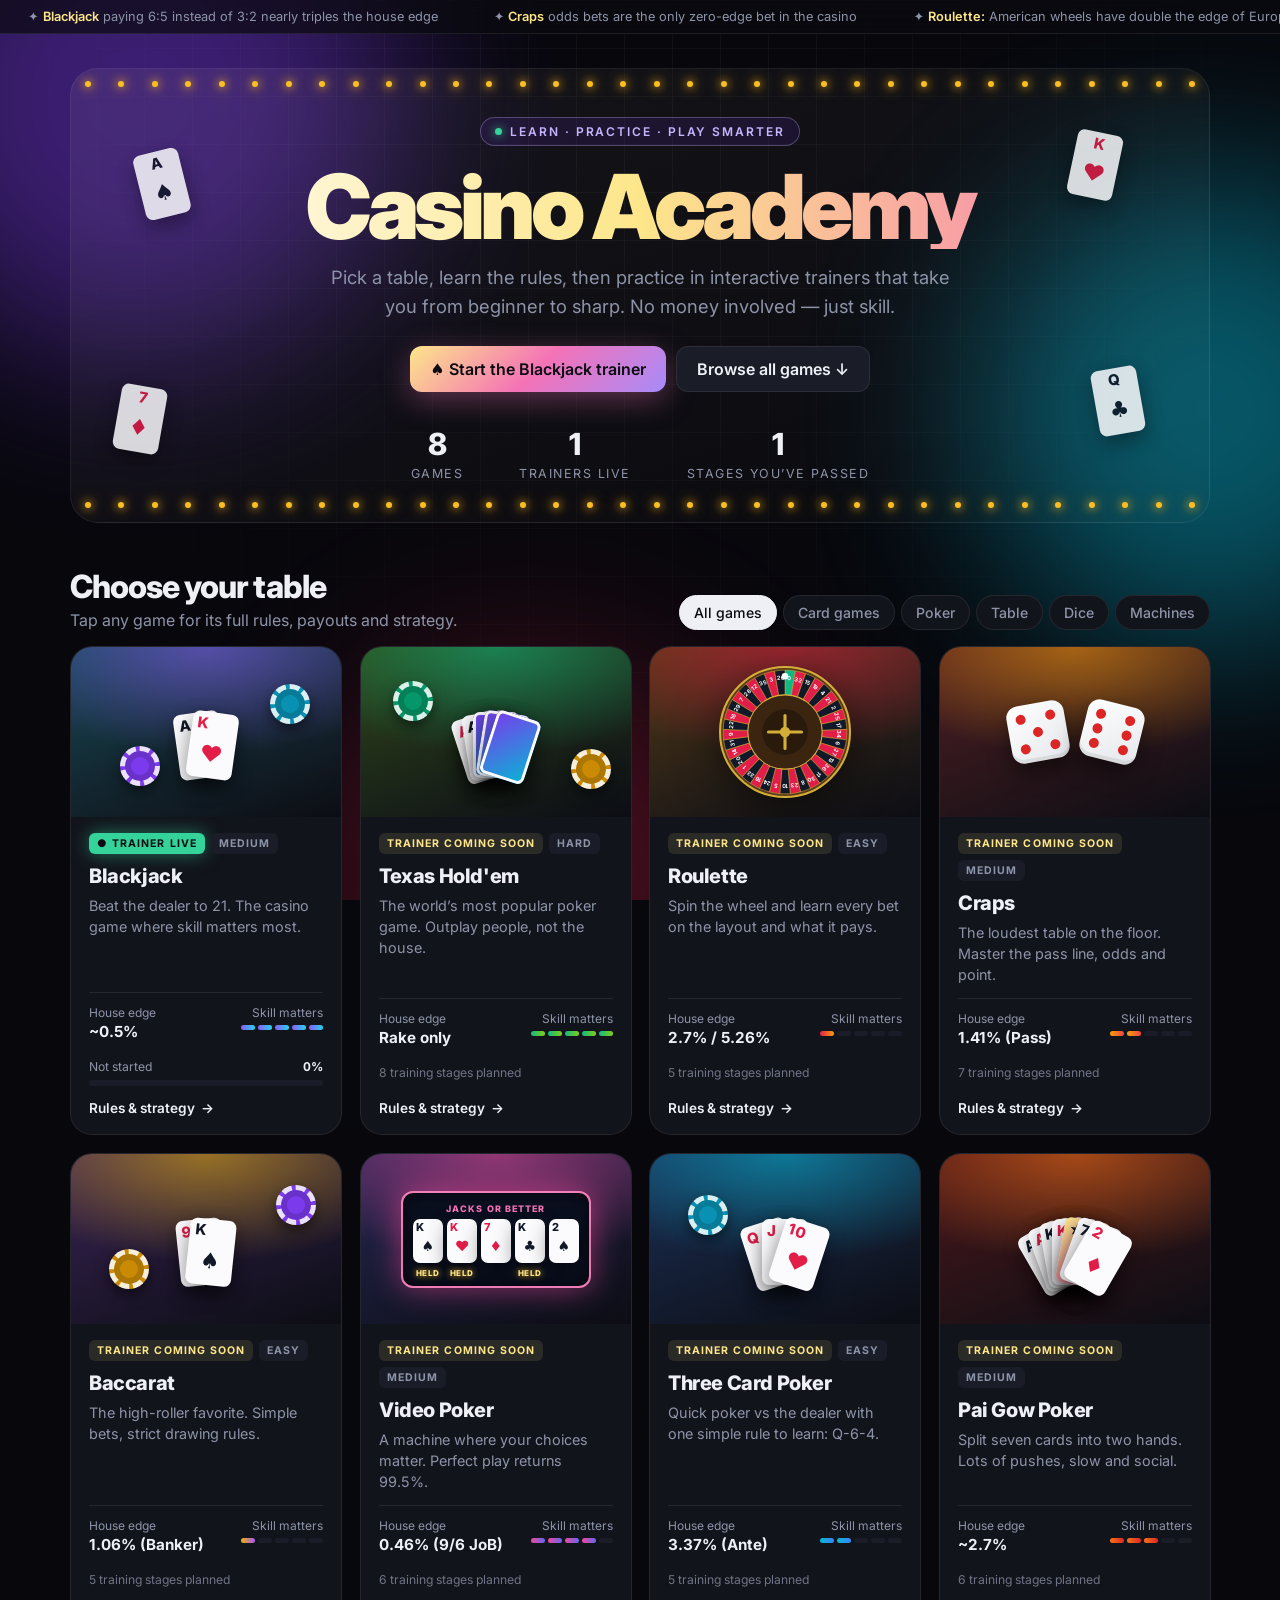
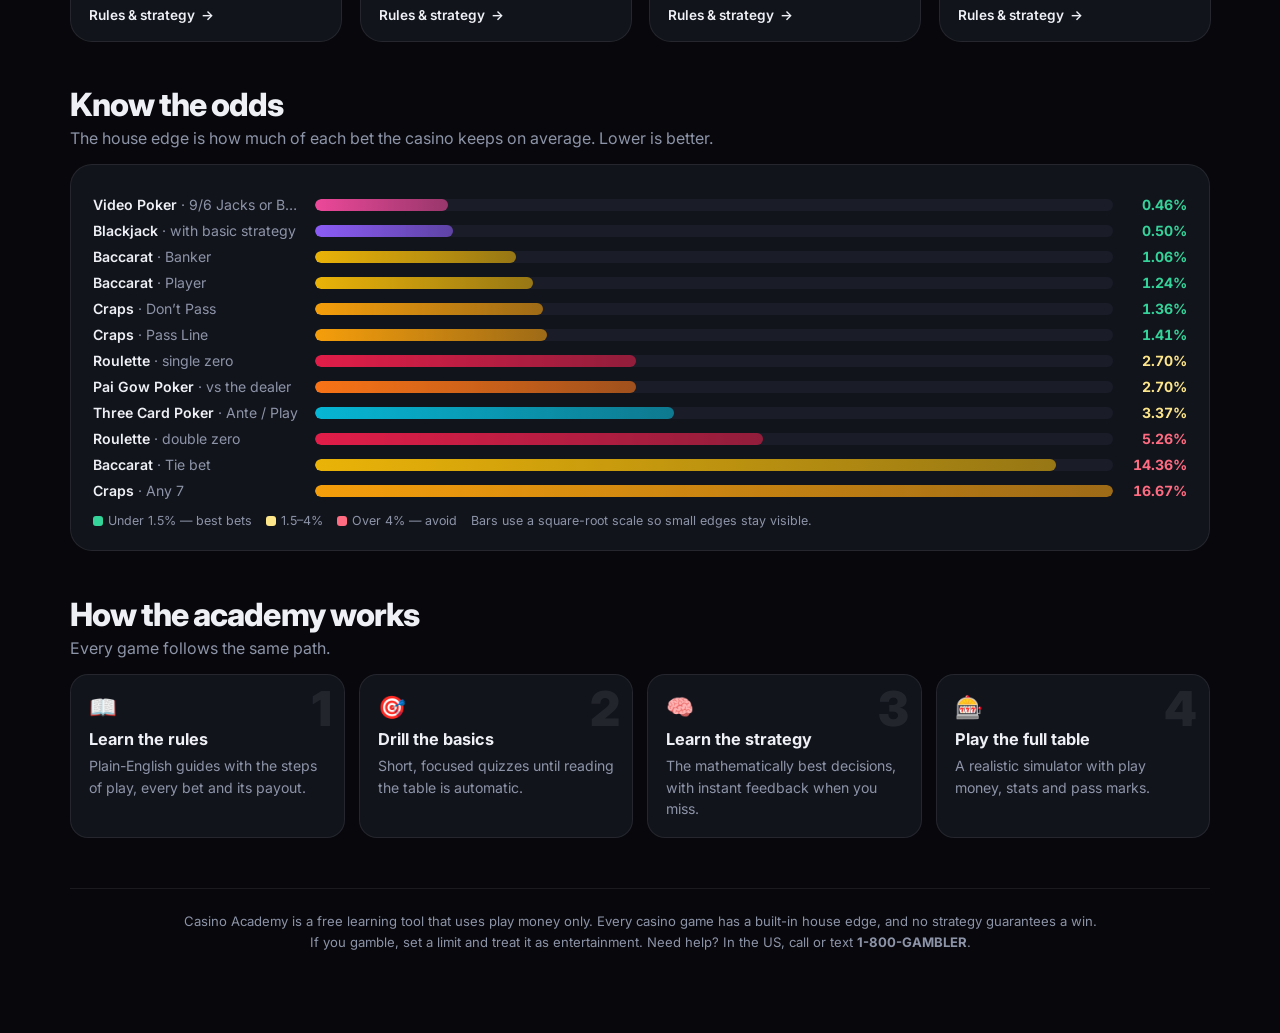
==== index.html @ a10e60e8 "Add Casino Academy hub and restructure into shared folders - New animated dashboard (index.html) wit" ====
<!DOCTYPE html>
<html lang="en">
<head>
<meta charset="utf-8">
<meta name="viewport" content="width=device-width,initial-scale=1">
<title>Casino Academy — Learn the Games</title>
<link rel="preconnect" href="https://fonts.googleapis.com"><link rel="preconnect" href="https://fonts.gstatic.com" crossorigin>
<link href="https://fonts.googleapis.com/css2?family=Inter:wght@400;500;600;700;800;900&display=swap" rel="stylesheet">
<link rel="stylesheet" href="css/main.css">
</head>
<body>
<div class="bg"><div class="blob b1"></div><div class="blob b2"></div><div class="blob b3"></div><div class="grid-bg"></div><div id="floaties"></div></div>
<div class="ticker"><div class="ticker-track" id="ticker"></div></div>
<div class="wrap">
 <section class="hero">
  <div class="bulbs top" id="bt"></div><div class="bulbs bot" id="bb"></div>
  <div class="hero-cards" id="heroCards"></div>
  <span class="eyebrow"><span class="dot"></span> Learn · Practice · Play smarter</span>
  <h1>Casino Academy</h1>
  <p>Pick a table, learn the rules, then practice in interactive trainers that take you from beginner to sharp. No money involved — just skill.</p>
  <div class="hero-cta"><a class="btn primary" href="games/blackjack/index.html">♠ Start the Blackjack trainer</a><a class="btn" href="#games-grid" id="browse">Browse all games ↓</a></div>
  <div class="hero-stats"><div><b id="sGames">0</b><small>Games</small></div><div><b id="sLive">0</b><small>Trainers live</small></div><div><b id="sPassed">0</b><small>Stages you’ve passed</small></div></div>
 </section>

 <div class="sec-h" id="games-grid"><div><h2>Choose your table</h2><p>Tap any game for its full rules, payouts and strategy.</p></div><div class="filters" id="filters"></div></div>
 <div class="tiles" id="tiles"></div>

 <div class="sec-h"><div><h2>Know the odds</h2><p>The house edge is how much of each bet the casino keeps on average. Lower is better.</p></div></div>
 <div class="odds" id="odds"></div>

 <div class="sec-h"><div><h2>How the academy works</h2><p>Every game follows the same path.</p></div></div>
 <div class="path">
  <div class="step"><span class="n">1</span><span class="ic">📖</span><h4>Learn the rules</h4><p>Plain-English guides with the steps of play, every bet and its payout.</p></div>
  <div class="step"><span class="n">2</span><span class="ic">🎯</span><h4>Drill the basics</h4><p>Short, focused quizzes until reading the table is automatic.</p></div>
  <div class="step"><span class="n">3</span><span class="ic">🧠</span><h4>Learn the strategy</h4><p>The mathematically best decisions, with instant feedback when you miss.</p></div>
  <div class="step"><span class="n">4</span><span class="ic">🎰</span><h4>Play the full table</h4><p>A realistic simulator with play money, stats and pass marks.</p></div>
 </div>

 <footer>Casino Academy is a free learning tool that uses play money only. Every casino game has a built-in house edge, and no strategy guarantees a win.<br>If you gamble, set a limit and treat it as entertainment. Need help? In the US, call or text <b>1-800-GAMBLER</b>.</footer>
</div>

<div class="sheet" id="sheet" aria-hidden="true">
 <div class="panel" role="dialog" aria-modal="true" aria-labelledby="ptitle">
  <div class="phead"><div class="ico" id="pico"></div><div><h2 id="ptitle"></h2><p id="ptag"></p></div><button class="close" id="pclose" aria-label="Close">×</button></div>
  <nav class="ptabs" id="ptabs"></nav>
  <div class="pbody" id="pbody"></div>
  <div class="pfoot" id="pfoot"></div>
 </div>
</div>

<script src="js/shared/progress.js"></script>
<script src="js/components.js"></script>
<script src="js/games-data.js"></script>
<script src="js/main.js"></script>
</body>
</html>
---- css/main.css ----
/* Casino Academy — hub / dashboard styles */

:root{--bg:#07070c;--panel:#12141c;--panel2:#1a1d28;--line:rgba(255,255,255,.08);--ink:#eef0f6;--muted:#8d94a8;--good:#34d399;--bad:#ff6b81}
*{box-sizing:border-box}
html{background:var(--bg)}
body{margin:0;font-family:Inter,system-ui,-apple-system,"Segoe UI",sans-serif;color:var(--ink);-webkit-font-smoothing:antialiased;overflow-x:hidden;min-height:100vh}
a{color:inherit}
button{font:inherit}
/* ---------- ambient background ---------- */
.bg{position:fixed;inset:0;z-index:-1;overflow:hidden;background:var(--bg)}
.blob{position:absolute;border-radius:50%;filter:blur(90px);opacity:.45;animation:drift 22s ease-in-out infinite alternate}
.b1{width:520px;height:520px;background:#7c3aed;top:-160px;left:-120px}
.b2{width:460px;height:460px;background:#06b6d4;top:20%;right:-160px;animation-duration:26s}
.b3{width:420px;height:420px;background:#e11d48;bottom:-180px;left:25%;animation-duration:30s;opacity:.3}
@keyframes drift{to{transform:translate(80px,60px) scale(1.15)}}
.grid-bg{position:absolute;inset:0;background-image:linear-gradient(rgba(255,255,255,.035) 1px,transparent 1px),linear-gradient(90deg,rgba(255,255,255,.035) 1px,transparent 1px);background-size:48px 48px;mask-image:radial-gradient(ellipse at 50% 0,#000 20%,transparent 75%);-webkit-mask-image:radial-gradient(ellipse at 50% 0,#000 20%,transparent 75%)}
.floaty{position:absolute;bottom:-60px;font-size:28px;opacity:.12;animation:rise linear infinite;user-select:none}
@keyframes rise{to{transform:translateY(-115vh) rotate(360deg)}}
/* ---------- ticker ---------- */
.ticker{border-bottom:1px solid var(--line);background:rgba(10,10,16,.7);backdrop-filter:blur(10px);-webkit-backdrop-filter:blur(10px);overflow:hidden;white-space:nowrap;font-size:.8rem;color:var(--muted);position:sticky;top:0;z-index:5}
.ticker-track{display:inline-block;padding:9px 0;animation:scroll 80s linear infinite}
.ticker span{margin:0 28px}.ticker b{color:#fde68a;font-weight:600}
@keyframes scroll{to{transform:translateX(-50%)}}
.wrap{max-width:1180px;margin:0 auto;padding:0 20px 80px}
/* ---------- hero ---------- */
.hero{position:relative;margin:34px 0 28px;padding:48px 28px 40px;border-radius:28px;background:linear-gradient(160deg,rgba(255,255,255,.06),rgba(255,255,255,.01));border:1px solid var(--line);overflow:hidden;text-align:center}
.bulbs{position:absolute;left:14px;right:14px;height:8px;display:flex;justify-content:space-between}
.bulbs.top{top:12px}.bulbs.bot{bottom:12px}
.bulbs i{width:6px;height:6px;border-radius:50%;background:#fbbf24;box-shadow:0 0 8px #fbbf24,0 0 16px #f59e0b;animation:blink 1.4s infinite}
@keyframes blink{50%{opacity:.15;box-shadow:none}}
.eyebrow{display:inline-flex;gap:8px;align-items:center;font-size:.75rem;font-weight:600;letter-spacing:.16em;text-transform:uppercase;color:#c4b5fd;padding:6px 14px;border-radius:99px;border:1px solid rgba(196,181,253,.3);background:rgba(124,58,237,.12)}
.eyebrow .dot{width:7px;height:7px;border-radius:50%;background:var(--good);box-shadow:0 0 10px var(--good);animation:pulse 1.8s infinite}
@keyframes pulse{50%{transform:scale(1.6);opacity:.5}}
.hero h1{font-size:clamp(2.6rem,9vw,5.6rem);font-weight:900;letter-spacing:-.05em;line-height:.95;margin:18px 0 14px;background:linear-gradient(90deg,#fff 0%,#fde68a 20%,#f472b6 40%,#a78bfa 60%,#22d3ee 80%,#fff 100%);background-size:250% 100%;-webkit-background-clip:text;background-clip:text;color:transparent;animation:shimmer 8s linear infinite}
@keyframes shimmer{to{background-position:-250% 0}}
.hero p{color:var(--muted);font-size:clamp(1rem,2.4vw,1.15rem);max-width:640px;margin:0 auto 26px;line-height:1.55}
.hero-cta{display:flex;gap:10px;justify-content:center;flex-wrap:wrap}
.btn{display:inline-flex;align-items:center;gap:8px;padding:12px 20px;border-radius:12px;border:1px solid var(--line);background:var(--panel2);color:var(--ink);text-decoration:none;font-weight:600;cursor:pointer;transition:transform .15s,background .15s,box-shadow .2s}
.btn:hover{transform:translateY(-2px);background:#232736}
.btn.primary{border:0;color:#0b0b12;background:linear-gradient(135deg,#fde68a,#f472b6 50%,#a78bfa);box-shadow:0 8px 30px rgba(244,114,182,.35)}
.btn.primary:hover{box-shadow:0 10px 40px rgba(244,114,182,.55)}
.hero-stats{display:flex;justify-content:center;gap:clamp(18px,5vw,56px);margin-top:34px;flex-wrap:wrap}
.hero-stats div{text-align:center}
.hero-stats b{display:block;font-size:1.9rem;font-weight:800;letter-spacing:-.03em}
.hero-stats small{color:var(--muted);font-size:.78rem;text-transform:uppercase;letter-spacing:.12em}
.hero-cards{position:absolute;inset:0;pointer-events:none}
.hero-cards .mc{position:absolute;opacity:.85;animation:bob 6s ease-in-out infinite}
@keyframes bob{50%{transform:translateY(-14px) rotate(var(--r2,0deg))}}
/* ---------- section headings ---------- */
.sec-h{display:flex;justify-content:space-between;align-items:end;gap:12px;flex-wrap:wrap;margin:44px 0 16px}
.sec-h h2{font-size:clamp(1.5rem,4vw,2rem);font-weight:800;letter-spacing:-.03em;margin:0}
.sec-h p{margin:4px 0 0;color:var(--muted)}
.filters{display:flex;gap:6px;flex-wrap:wrap}
.filters button{padding:8px 14px;border-radius:99px;border:1px solid var(--line);background:var(--panel);color:var(--muted);cursor:pointer;font-weight:500;font-size:.88rem;transition:all .15s}
.filters button.on,.filters button:hover{color:#0b0b12;background:#eef0f6;border-color:#eef0f6}
/* ---------- tiles ---------- */
.tiles{display:grid;grid-template-columns:repeat(auto-fill,minmax(260px,1fr));gap:18px;perspective:1200px}
.tile{position:relative;display:flex;flex-direction:column;text-decoration:none;border-radius:22px;background:var(--panel);border:1px solid var(--line);overflow:hidden;transform-style:preserve-3d;transform:rotateX(var(--rx,0)) rotateY(var(--ry,0));transition:transform .25s ease,box-shadow .3s,border-color .3s,opacity .35s;animation:enter .6s cubic-bezier(.2,.8,.2,1) both;animation-delay:var(--d,0s)}
@keyframes enter{from{opacity:0;transform:translateY(24px) scale(.97)}}
.tile:hover{box-shadow:0 20px 60px -10px var(--c1);border-color:color-mix(in srgb,var(--c1) 60%,transparent)}
.tile::before{content:"";position:absolute;inset:-1px;border-radius:inherit;padding:1px;background:conic-gradient(from var(--ang,0deg),transparent 0 60%,var(--c1),var(--c2),transparent 85%);-webkit-mask:linear-gradient(#000 0 0) content-box,linear-gradient(#000 0 0);-webkit-mask-composite:xor;mask-composite:exclude;opacity:0;transition:opacity .3s;animation:spinang 4s linear infinite;pointer-events:none}
.tile:hover::before{opacity:1}
@property --ang{syntax:'<angle>';initial-value:0deg;inherits:false}
@keyframes spinang{to{--ang:360deg}}
.tile.hide{display:none}
.art{position:relative;height:170px;display:grid;place-items:center;background:radial-gradient(120% 90% at 50% 0,color-mix(in srgb,var(--c1) 55%,transparent),transparent 70%),linear-gradient(160deg,color-mix(in srgb,var(--c2) 30%,#0c0d14),#0c0d14);overflow:hidden}
.art::after{content:"";position:absolute;inset:0;background:radial-gradient(circle at var(--gx,50%) var(--gy,0%),rgba(255,255,255,.22),transparent 45%);opacity:0;transition:opacity .3s}
.tile:hover .art::after{opacity:1}
.tbody{padding:16px 18px 18px;display:flex;flex-direction:column;gap:8px;flex:1}
.badges{display:flex;gap:6px;flex-wrap:wrap}
.badge{font-size:.66rem;font-weight:700;letter-spacing:.1em;text-transform:uppercase;padding:4px 8px;border-radius:6px;background:var(--panel2);color:var(--muted)}
.badge.live{color:#0b0b12;background:var(--good);box-shadow:0 0 18px rgba(52,211,153,.5)}
.badge.soon{color:#fde68a;background:rgba(253,230,138,.1)}
.tile h3{margin:2px 0 0;font-size:1.25rem;font-weight:800;letter-spacing:-.02em}
.tile p{margin:0;color:var(--muted);font-size:.9rem;line-height:1.45;flex:1}
.meta{display:flex;justify-content:space-between;gap:10px;padding-top:12px;margin-top:4px;border-top:1px solid var(--line);font-size:.75rem;color:var(--muted)}
.meta b{display:block;color:var(--ink);font-size:.95rem;margin-top:2px}
.pips{display:flex;gap:3px;margin-top:5px}.pips i{width:14px;height:5px;border-radius:3px;background:var(--panel2)}.pips i.on{background:linear-gradient(90deg,var(--c1),var(--c2))}
.tprog{margin-top:10px;font-size:.76rem;color:var(--muted)}
.tprog-top{display:flex;justify-content:space-between;align-items:center;margin-bottom:6px}
.tprog-top b{color:var(--ink);font-variant-numeric:tabular-nums}
.tprog-bar{height:6px;border-radius:99px;background:var(--panel2);overflow:hidden}
.tprog-bar div{height:100%;width:0;border-radius:inherit;background:linear-gradient(90deg,var(--c1),var(--c2));box-shadow:0 0 12px var(--c1);animation:grow 1.2s .4s cubic-bezier(.2,.8,.2,1) forwards}
@keyframes grow{to{width:var(--w)}}
.tprog.done .tprog-top span{color:#fde68a;font-weight:600}
.tprog.soon{opacity:.75}
.learn{display:inline-flex;align-items:center;gap:6px;font-weight:600;font-size:.85rem;color:var(--ink);margin-top:6px}
.learn span{transition:transform .2s}.tile:hover .learn span{transform:translateX(4px)}
/* ---------- mini cards / icons ---------- */
.mc{display:inline-flex;flex-direction:column;justify-content:space-between;width:46px;height:66px;padding:4px 5px;border-radius:7px;background:#fbfbfd;color:#111827;font-weight:800;font-size:15px;line-height:1;box-shadow:0 8px 20px rgba(0,0,0,.45)}
.mc.red{color:#e11d48}.mc .s{font-size:22px;align-self:center}
.mc.joker{background:linear-gradient(135deg,#fde68a,#f472b6);color:#111}
.mc.back{background:linear-gradient(135deg,#7c3aed,#06b6d4);box-shadow:0 0 0 3px #fbfbfd inset,0 8px 20px rgba(0,0,0,.45)}
.fan{position:relative;width:180px;height:100px}
.fan .mc{position:absolute;left:50%;bottom:4px;transform-origin:50% 120%;transform:translateX(-50%) rotate(var(--r));transition:transform .45s cubic-bezier(.2,.8,.2,1)}
.tile:hover .fan .mc{transform:translateX(calc(-50% + var(--x,0px))) rotate(calc(var(--r) * 1.6)) translateY(-6px)}
.chip{position:absolute;width:40px;height:40px;border-radius:50%;border:5px dashed rgba(255,255,255,.85);box-shadow:0 6px 14px rgba(0,0,0,.5),inset 0 0 0 6px rgba(0,0,0,.15);transition:transform .4s}
.tile:hover .chip{transform:translateY(-8px) rotate(90deg)}
.wheel{width:132px;height:132px;animation:spin 18s linear infinite;filter:drop-shadow(0 10px 22px rgba(0,0,0,.55))}
.tile:hover .wheel{animation-duration:2.2s}
@keyframes spin{to{transform:rotate(360deg)}}
.dice{display:flex;gap:16px}
.die{width:58px;height:58px;border-radius:12px;background:linear-gradient(145deg,#fff,#e5e7eb);box-shadow:0 10px 22px rgba(0,0,0,.5),inset 0 -4px 0 rgba(0,0,0,.08);display:grid;grid-template-columns:repeat(3,1fr);grid-template-rows:repeat(3,1fr);padding:8px;gap:2px}
.die i{width:10px;height:10px;border-radius:50%;background:#dc2626;place-self:center;visibility:hidden}
.die i.v{visibility:visible}
.die:nth-child(2){transform:rotate(14deg)}.die:first-child{transform:rotate(-10deg)}
.tile:hover .die{animation:tumble .7s cubic-bezier(.3,.7,.3,1)}
@keyframes tumble{0%{transform:translateY(-30px) rotate(-200deg)}60%{transform:translateY(4px) rotate(10deg)}100%{transform:translateY(0) rotate(0)}}
.screen{width:190px;padding:10px 10px 8px;border-radius:12px;background:#0b1020;border:2px solid color-mix(in srgb,var(--c1) 70%,#fff);box-shadow:0 0 30px color-mix(in srgb,var(--c1) 60%,transparent),inset 0 0 20px rgba(0,0,0,.6)}
.screen .row{display:flex;gap:4px;justify-content:center}
.screen .mc{width:31px;height:44px;font-size:11px;padding:3px}.screen .mc .s{font-size:14px}
.screen .holds{display:flex;gap:4px;justify-content:center;margin-top:5px}
.screen .holds span{width:31px;text-align:center;font-size:8px;font-weight:800;letter-spacing:.05em;color:#fde68a;opacity:0;text-shadow:0 0 6px #fbbf24}
.screen .holds span.h{opacity:1;animation:blink 1s infinite}
.screen .pay{text-align:center;font-size:9px;font-weight:800;color:#f472b6;letter-spacing:.12em;margin-bottom:5px}
/* ---------- odds chart ---------- */
.odds{background:var(--panel);border:1px solid var(--line);border-radius:22px;padding:22px}
.bar-row{display:grid;grid-template-columns:minmax(120px,210px) 1fr 62px;gap:12px;align-items:center;margin:9px 0;font-size:.88rem}
.bar-row .lab{color:var(--muted);white-space:nowrap;overflow:hidden;text-overflow:ellipsis}
.bar-row .lab b{color:var(--ink);font-weight:600}
.track{height:12px;background:var(--panel2);border-radius:99px;overflow:hidden}
.fill{height:100%;width:0;border-radius:99px;transition:width 1.3s cubic-bezier(.2,.8,.2,1)}
.bar-row .v{text-align:right;font-weight:700;font-variant-numeric:tabular-nums}
.legend{display:flex;gap:14px;flex-wrap:wrap;font-size:.78rem;color:var(--muted);margin-top:14px}
.legend i{display:inline-block;width:10px;height:10px;border-radius:3px;margin-right:5px;vertical-align:-1px}
/* ---------- learning path ---------- */
.path{display:grid;grid-template-columns:repeat(auto-fit,minmax(220px,1fr));gap:14px}
.step{background:var(--panel);border:1px solid var(--line);border-radius:18px;padding:18px;position:relative;overflow:hidden}
.step .n{font-size:3rem;font-weight:900;letter-spacing:-.05em;position:absolute;right:14px;top:4px;opacity:.08}
.step h4{margin:0 0 6px;font-size:1.02rem}
.step p{margin:0;color:var(--muted);font-size:.88rem;line-height:1.5}
.step .ic{font-size:1.4rem;margin-bottom:8px;display:block}
footer{margin-top:50px;padding-top:22px;border-top:1px solid var(--line);color:var(--muted);font-size:.82rem;line-height:1.6;text-align:center}
/* ---------- rules sheet ---------- */
.sheet{position:fixed;inset:0;z-index:20;display:flex;align-items:flex-end;justify-content:center;background:rgba(3,3,8,.6);backdrop-filter:blur(8px);-webkit-backdrop-filter:blur(8px);opacity:0;pointer-events:none;transition:opacity .25s}
.sheet.open{opacity:1;pointer-events:auto}
.panel{width:min(880px,100%);max-height:92vh;display:flex;flex-direction:column;background:#0f1118;border:1px solid var(--line);border-bottom:0;border-radius:26px 26px 0 0;overflow:hidden;transform:translateY(40px);transition:transform .35s cubic-bezier(.2,.8,.2,1);box-shadow:0 -20px 80px rgba(0,0,0,.6)}
.sheet.open .panel{transform:none}
@media(min-width:760px){.sheet{align-items:center}.panel{border-radius:26px;border-bottom:1px solid var(--line);max-height:88vh}}
.phead{position:relative;padding:26px 24px 18px;background:radial-gradient(100% 140% at 0 0,color-mix(in srgb,var(--c1) 55%,transparent),transparent 60%),radial-gradient(90% 120% at 100% 0,color-mix(in srgb,var(--c2) 40%,transparent),transparent 60%);display:flex;gap:18px;align-items:center}
.phead .ico{flex:none;transform:scale(.62);transform-origin:left center;width:120px;height:80px;display:grid;place-items:center}
.phead h2{margin:0;font-size:clamp(1.6rem,5vw,2.3rem);font-weight:900;letter-spacing:-.04em}
.phead p{margin:4px 0 0;color:#d6d9e4;opacity:.85}
.close{position:absolute;top:14px;right:14px;width:38px;height:38px;border-radius:50%;border:1px solid var(--line);background:rgba(0,0,0,.35);color:var(--ink);font-size:1.3rem;cursor:pointer;display:grid;place-items:center}
.close:hover{background:rgba(255,255,255,.12)}
.ptabs{display:flex;gap:4px;padding:0 18px;border-bottom:1px solid var(--line);overflow-x:auto;scrollbar-width:none}
.ptabs button{background:none;border:0;color:var(--muted);padding:12px 12px;cursor:pointer;font-weight:600;font-size:.9rem;white-space:nowrap;border-bottom:2px solid transparent}
.ptabs button.on{color:var(--ink);border-bottom-color:var(--c1)}
.pbody{padding:20px 24px 26px;overflow-y:auto;line-height:1.65;font-size:.96rem}
.pbody h4{margin:18px 0 6px;font-size:1rem}
.pbody h4:first-child{margin-top:0}
.pbody ol,.pbody ul{padding-left:20px;margin:6px 0}
.pbody li{margin:5px 0}
.pbody li::marker{color:var(--c1);font-weight:700}
.pbody table{width:100%;border-collapse:separate;border-spacing:0;border:1px solid var(--line);border-radius:12px;overflow:hidden;font-size:.9rem;margin:8px 0}
.pbody th,.pbody td{padding:8px 10px;border-bottom:1px solid var(--line);text-align:left}
.pbody tr:last-child td{border-bottom:0}
.pbody th{background:var(--panel2);color:var(--muted);font-size:.78rem;text-transform:uppercase;letter-spacing:.06em}
.pbody td.n{text-align:right;font-weight:700;font-variant-numeric:tabular-nums;white-space:nowrap}
.callout{border:1px solid color-mix(in srgb,var(--c1) 45%,transparent);background:color-mix(in srgb,var(--c1) 10%,transparent);border-radius:12px;padding:12px 14px;margin:12px 0}
.kpis{display:grid;grid-template-columns:repeat(auto-fit,minmax(140px,1fr));gap:10px;margin:4px 0 14px}
.kpi{background:var(--panel);border:1px solid var(--line);border-radius:12px;padding:10px 12px}
.kpi small{color:var(--muted);font-size:.72rem;text-transform:uppercase;letter-spacing:.08em}
.kpi b{display:block;font-size:1.1rem;margin-top:2px}
.ranks .mcs{display:flex;gap:3px}
.ranks .mc{width:26px;height:36px;font-size:10px;padding:2px 3px;border-radius:4px;box-shadow:0 2px 6px rgba(0,0,0,.4)}
.ranks .mc .s{font-size:12px}
.pfoot{padding:14px 24px;border-top:1px solid var(--line);display:flex;justify-content:space-between;align-items:center;gap:10px;flex-wrap:wrap;background:#0c0e14}
.pfoot small{color:var(--muted)}
@media (prefers-reduced-motion:reduce){*,*::before,*::after{animation:none!important;transition:none!important}}
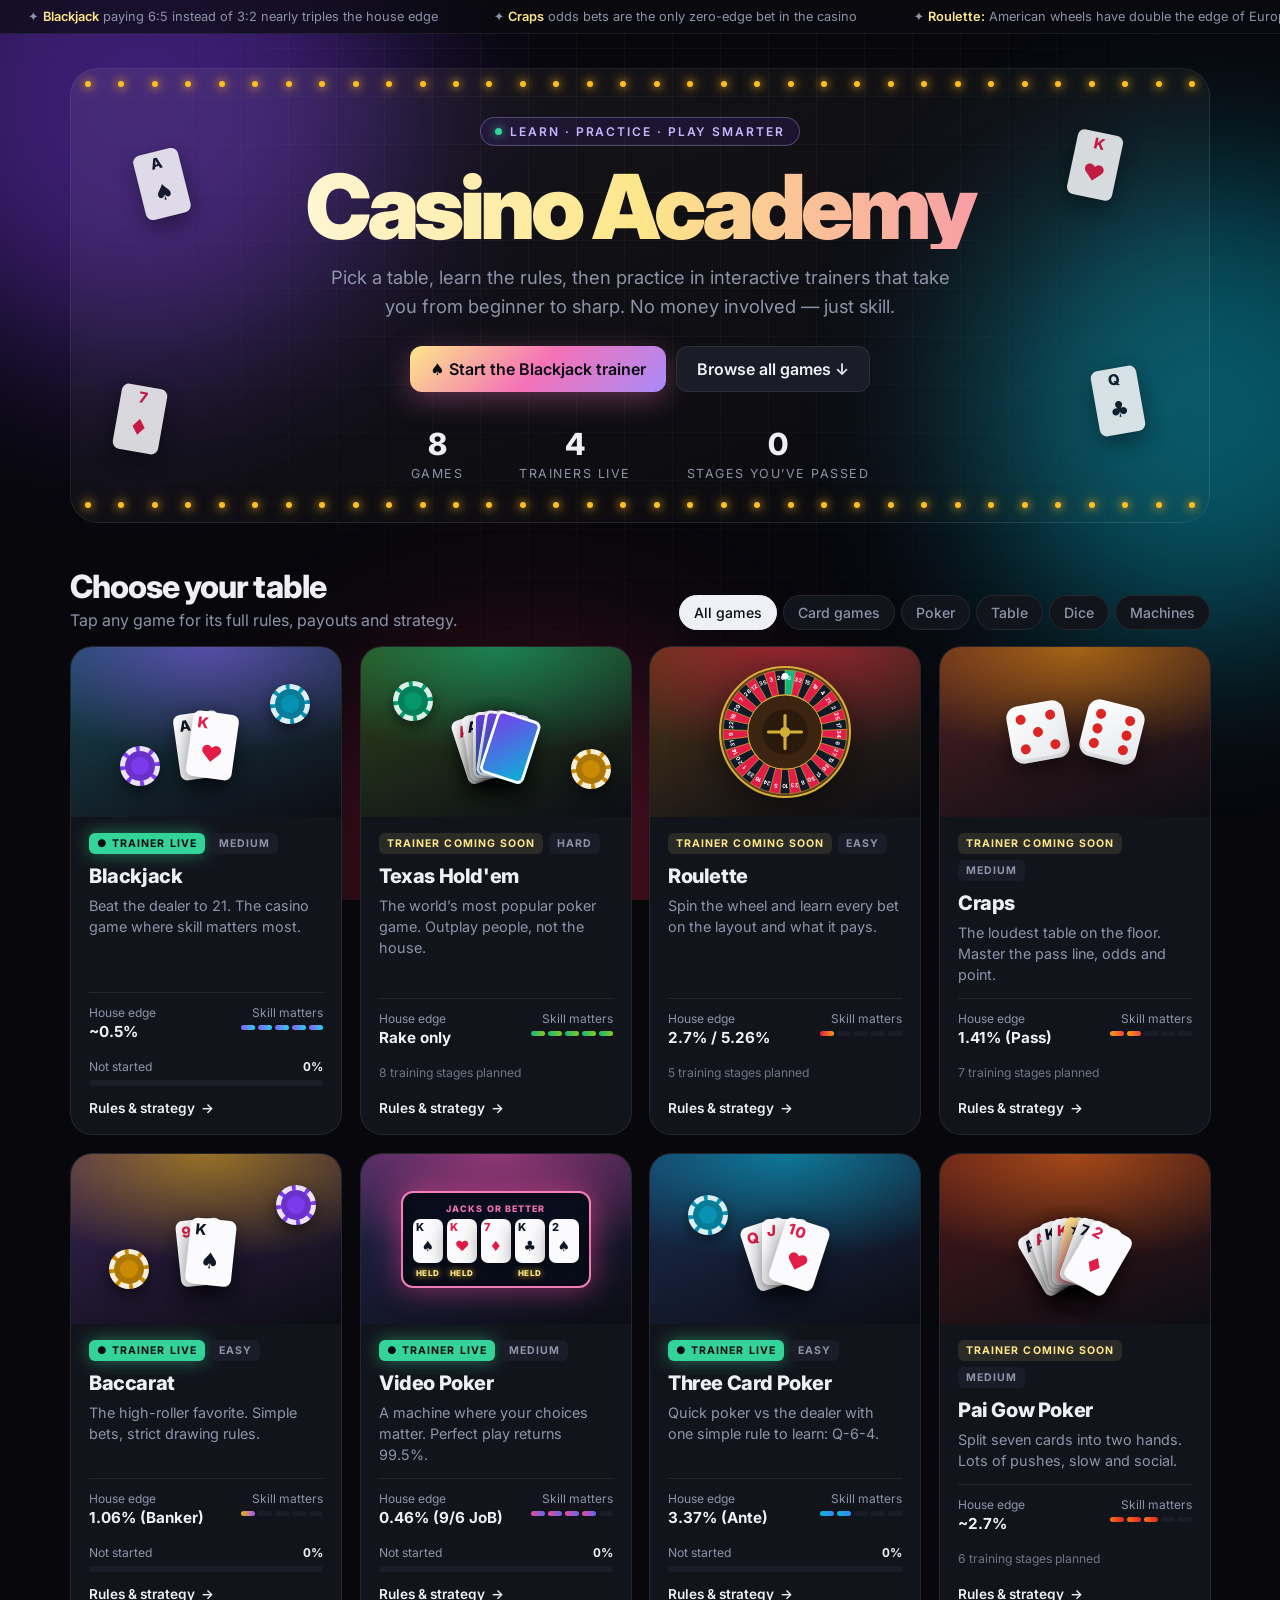
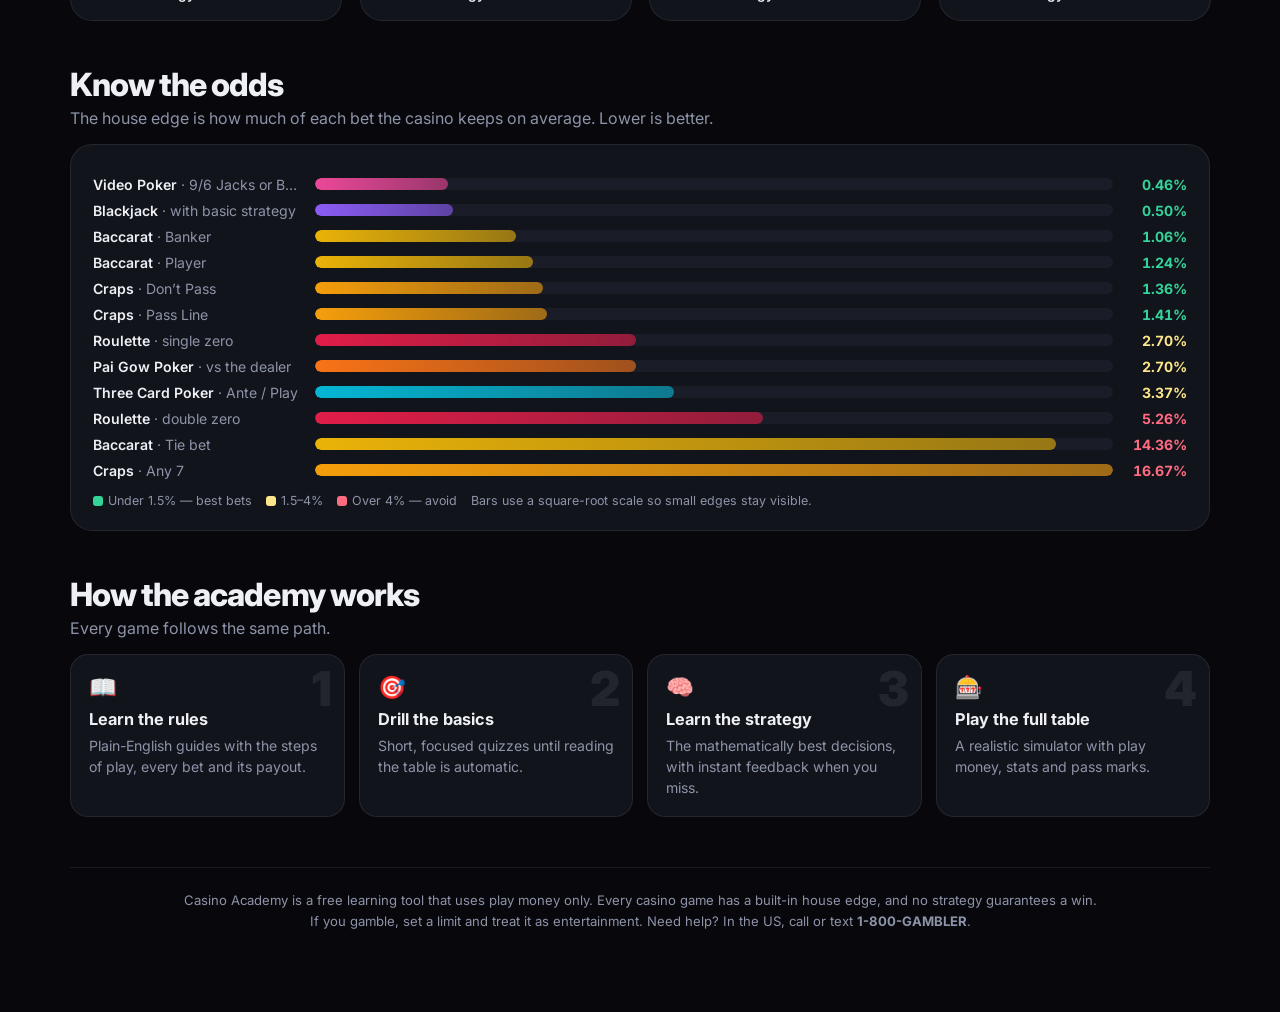
==== commit 7d9974a1: "Add Baccarat trainer and share/SEO metadata - Baccarat: 5 stages (hand totals, naturals and Player's" ====
--- a/index.html
+++ b/index.html
@@ -3,7 +3,30 @@
 <head>
 <meta charset="utf-8">
 <meta name="viewport" content="width=device-width,initial-scale=1">
-<title>Casino Academy — Learn the Games</title>
+<title>Casino Academy — Learn Casino Games & Practice Strategy</title>
+<!-- share / SEO metadata -->
+<meta name="description" content="Learn casino games the right way: rules, odds and strategy for 8 games, plus interactive trainers for Blackjack card counting, Video Poker, Three Card Poker and Baccarat. Play money only.">
+<meta name="theme-color" content="#07070c">
+<link rel="canonical" href="https://casino.andrewyoung.space/">
+<link rel="icon" href="img/hub/favicon.svg" type="image/svg+xml">
+<link rel="apple-touch-icon" href="img/hub/apple-touch-icon.png">
+<meta property="og:type" content="website">
+<meta property="og:site_name" content="Casino Academy">
+<meta property="og:title" content="Casino Academy — Learn Casino Games & Practice Strategy">
+<meta property="og:description" content="Learn casino games the right way: rules, odds and strategy for 8 games, plus interactive trainers for Blackjack card counting, Video Poker, Three Card Poker and Baccarat. Play money only.">
+<meta property="og:url" content="https://casino.andrewyoung.space/">
+<meta property="og:image" content="https://casino.andrewyoung.space/img/hub/og-image.png">
+<meta property="og:image:width" content="1200">
+<meta property="og:image:height" content="630">
+<meta property="og:image:alt" content="Casino Academy — Learn Casino Games & Practice Strategy">
+<meta property="og:locale" content="en_US">
+<meta name="twitter:card" content="summary_large_image">
+<meta name="twitter:title" content="Casino Academy — Learn Casino Games & Practice Strategy">
+<meta name="twitter:description" content="Learn casino games the right way: rules, odds and strategy for 8 games, plus interactive trainers for Blackjack card counting, Video Poker, Three Card Poker and Baccarat. Play money only.">
+<meta name="twitter:image" content="https://casino.andrewyoung.space/img/hub/og-image.png">
+<meta name="twitter:image:alt" content="Casino Academy — Learn Casino Games & Practice Strategy">
+<script type="application/ld+json">{"@context": "https://schema.org", "@type": "WebSite", "name": "Casino Academy", "url": "https://casino.andrewyoung.space/", "description": "Learn casino games the right way: rules, odds and strategy for 8 games, plus interactive trainers for Blackjack card counting, Video Poker, Three Card Poker and Baccarat. Play money only."}</script>
+<!-- /metadata -->
 <link rel="preconnect" href="https://fonts.googleapis.com"><link rel="preconnect" href="https://fonts.gstatic.com" crossorigin>
 <link href="https://fonts.googleapis.com/css2?family=Inter:wght@400;500;600;700;800;900&display=swap" rel="stylesheet">
 <link rel="stylesheet" href="css/main.css">
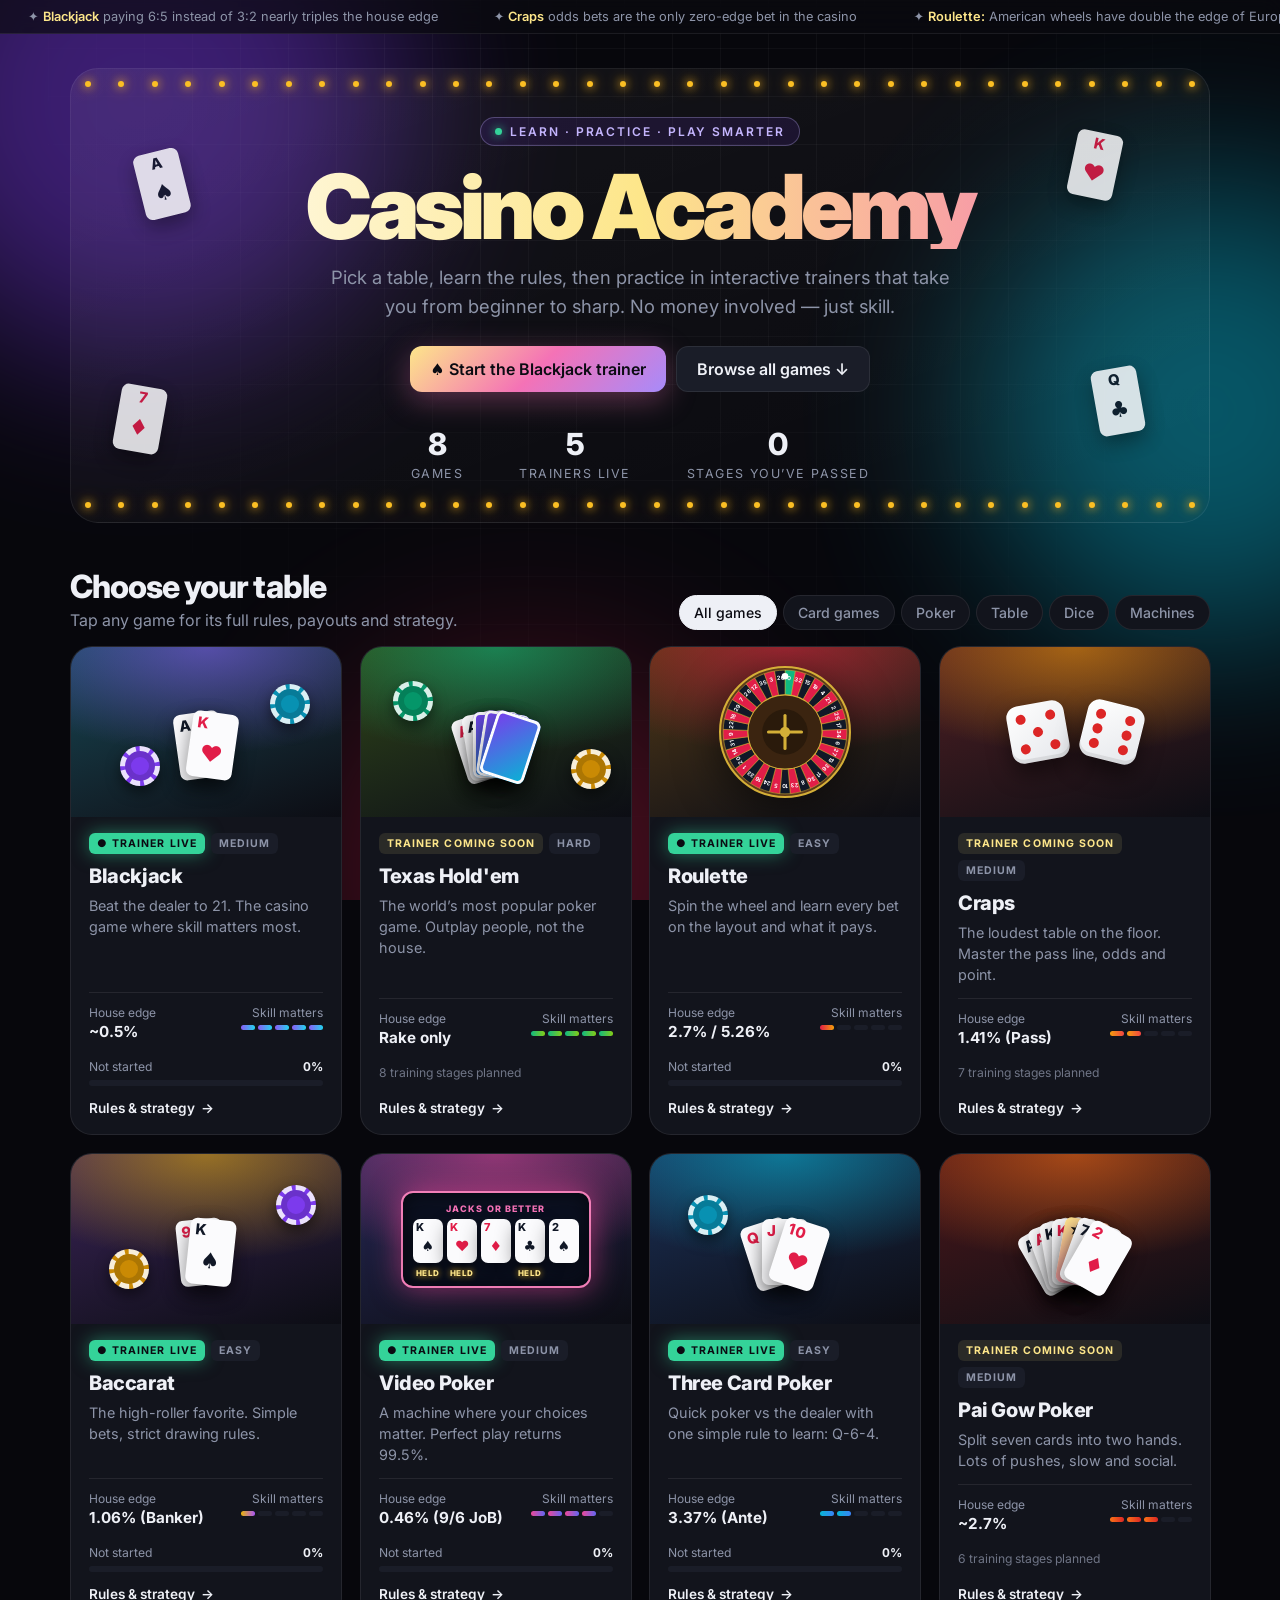
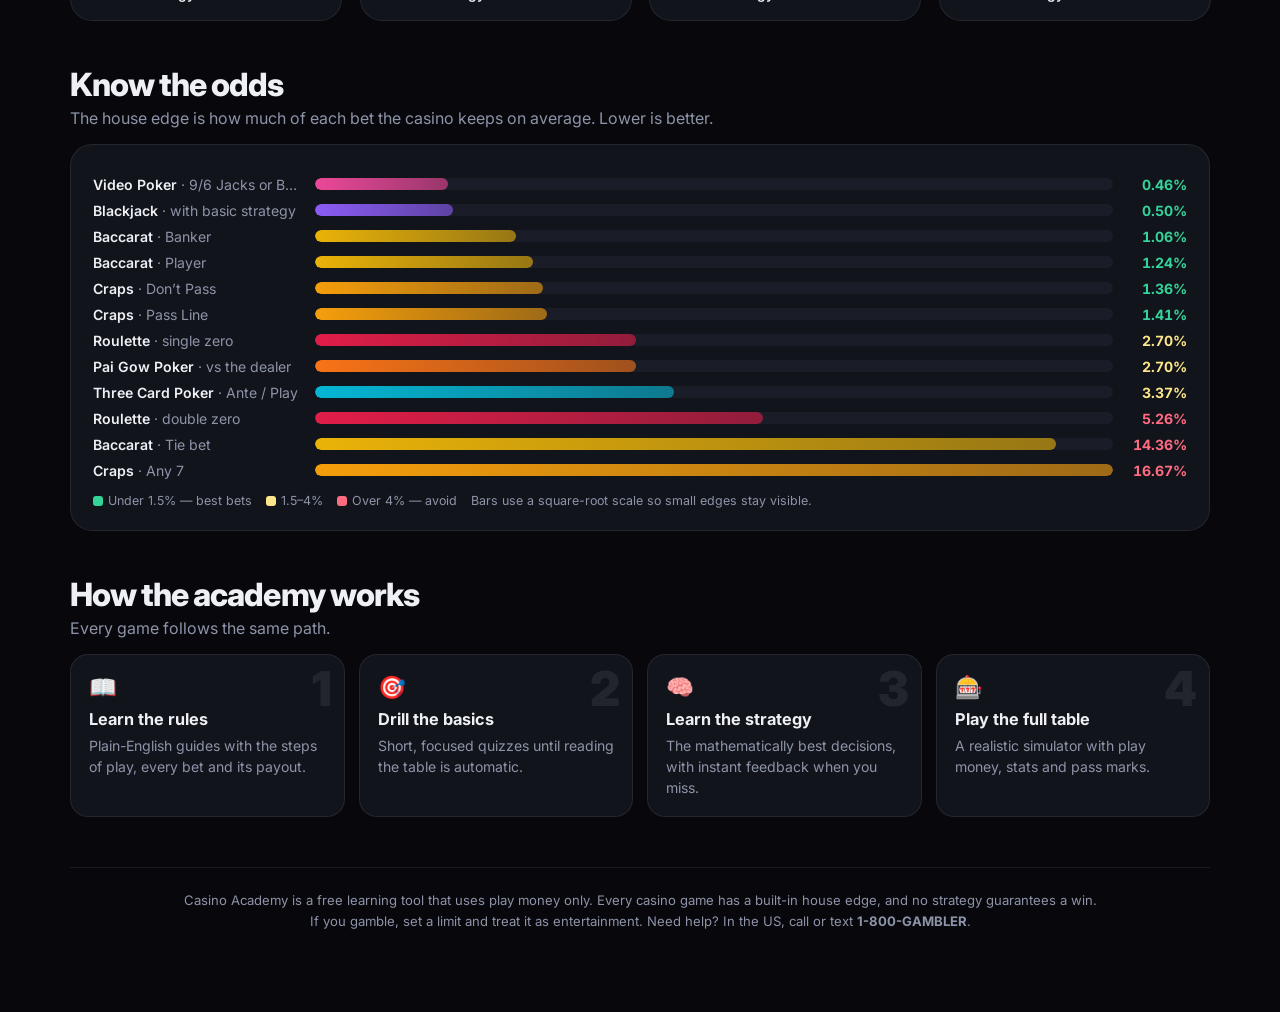
==== commit 62ca81d2: "Add Roulette trainer - 5 stages: wheel and layout, bet types, payouts (single and   multi-bet net), " ====
--- a/index.html
+++ b/index.html
@@ -5,7 +5,7 @@
 <meta name="viewport" content="width=device-width,initial-scale=1">
 <title>Casino Academy — Learn Casino Games & Practice Strategy</title>
 <!-- share / SEO metadata -->
-<meta name="description" content="Learn casino games the right way: rules, odds and strategy for 8 games, plus interactive trainers for Blackjack card counting, Video Poker, Three Card Poker and Baccarat. Play money only.">
+<meta name="description" content="Learn casino games the right way: rules, odds and strategy for 8 games, plus interactive trainers for Blackjack card counting, Roulette, Baccarat, Video Poker and Three Card Poker. Play money only.">
 <meta name="theme-color" content="#07070c">
 <link rel="canonical" href="https://casino.andrewyoung.space/">
 <link rel="icon" href="img/hub/favicon.svg" type="image/svg+xml">
@@ -13,7 +13,7 @@
 <meta property="og:type" content="website">
 <meta property="og:site_name" content="Casino Academy">
 <meta property="og:title" content="Casino Academy — Learn Casino Games & Practice Strategy">
-<meta property="og:description" content="Learn casino games the right way: rules, odds and strategy for 8 games, plus interactive trainers for Blackjack card counting, Video Poker, Three Card Poker and Baccarat. Play money only.">
+<meta property="og:description" content="Learn casino games the right way: rules, odds and strategy for 8 games, plus interactive trainers for Blackjack card counting, Roulette, Baccarat, Video Poker and Three Card Poker. Play money only.">
 <meta property="og:url" content="https://casino.andrewyoung.space/">
 <meta property="og:image" content="https://casino.andrewyoung.space/img/hub/og-image.png">
 <meta property="og:image:width" content="1200">
@@ -22,10 +22,10 @@
 <meta property="og:locale" content="en_US">
 <meta name="twitter:card" content="summary_large_image">
 <meta name="twitter:title" content="Casino Academy — Learn Casino Games & Practice Strategy">
-<meta name="twitter:description" content="Learn casino games the right way: rules, odds and strategy for 8 games, plus interactive trainers for Blackjack card counting, Video Poker, Three Card Poker and Baccarat. Play money only.">
+<meta name="twitter:description" content="Learn casino games the right way: rules, odds and strategy for 8 games, plus interactive trainers for Blackjack card counting, Roulette, Baccarat, Video Poker and Three Card Poker. Play money only.">
 <meta name="twitter:image" content="https://casino.andrewyoung.space/img/hub/og-image.png">
 <meta name="twitter:image:alt" content="Casino Academy — Learn Casino Games & Practice Strategy">
-<script type="application/ld+json">{"@context": "https://schema.org", "@type": "WebSite", "name": "Casino Academy", "url": "https://casino.andrewyoung.space/", "description": "Learn casino games the right way: rules, odds and strategy for 8 games, plus interactive trainers for Blackjack card counting, Video Poker, Three Card Poker and Baccarat. Play money only."}</script>
+<script type="application/ld+json">{"@context": "https://schema.org", "@type": "WebSite", "name": "Casino Academy", "url": "https://casino.andrewyoung.space/", "description": "Learn casino games the right way: rules, odds and strategy for 8 games, plus interactive trainers for Blackjack card counting, Roulette, Baccarat, Video Poker and Three Card Poker. Play money only."}</script>
 <!-- /metadata -->
 <link rel="preconnect" href="https://fonts.googleapis.com"><link rel="preconnect" href="https://fonts.gstatic.com" crossorigin>
 <link href="https://fonts.googleapis.com/css2?family=Inter:wght@400;500;600;700;800;900&display=swap" rel="stylesheet">
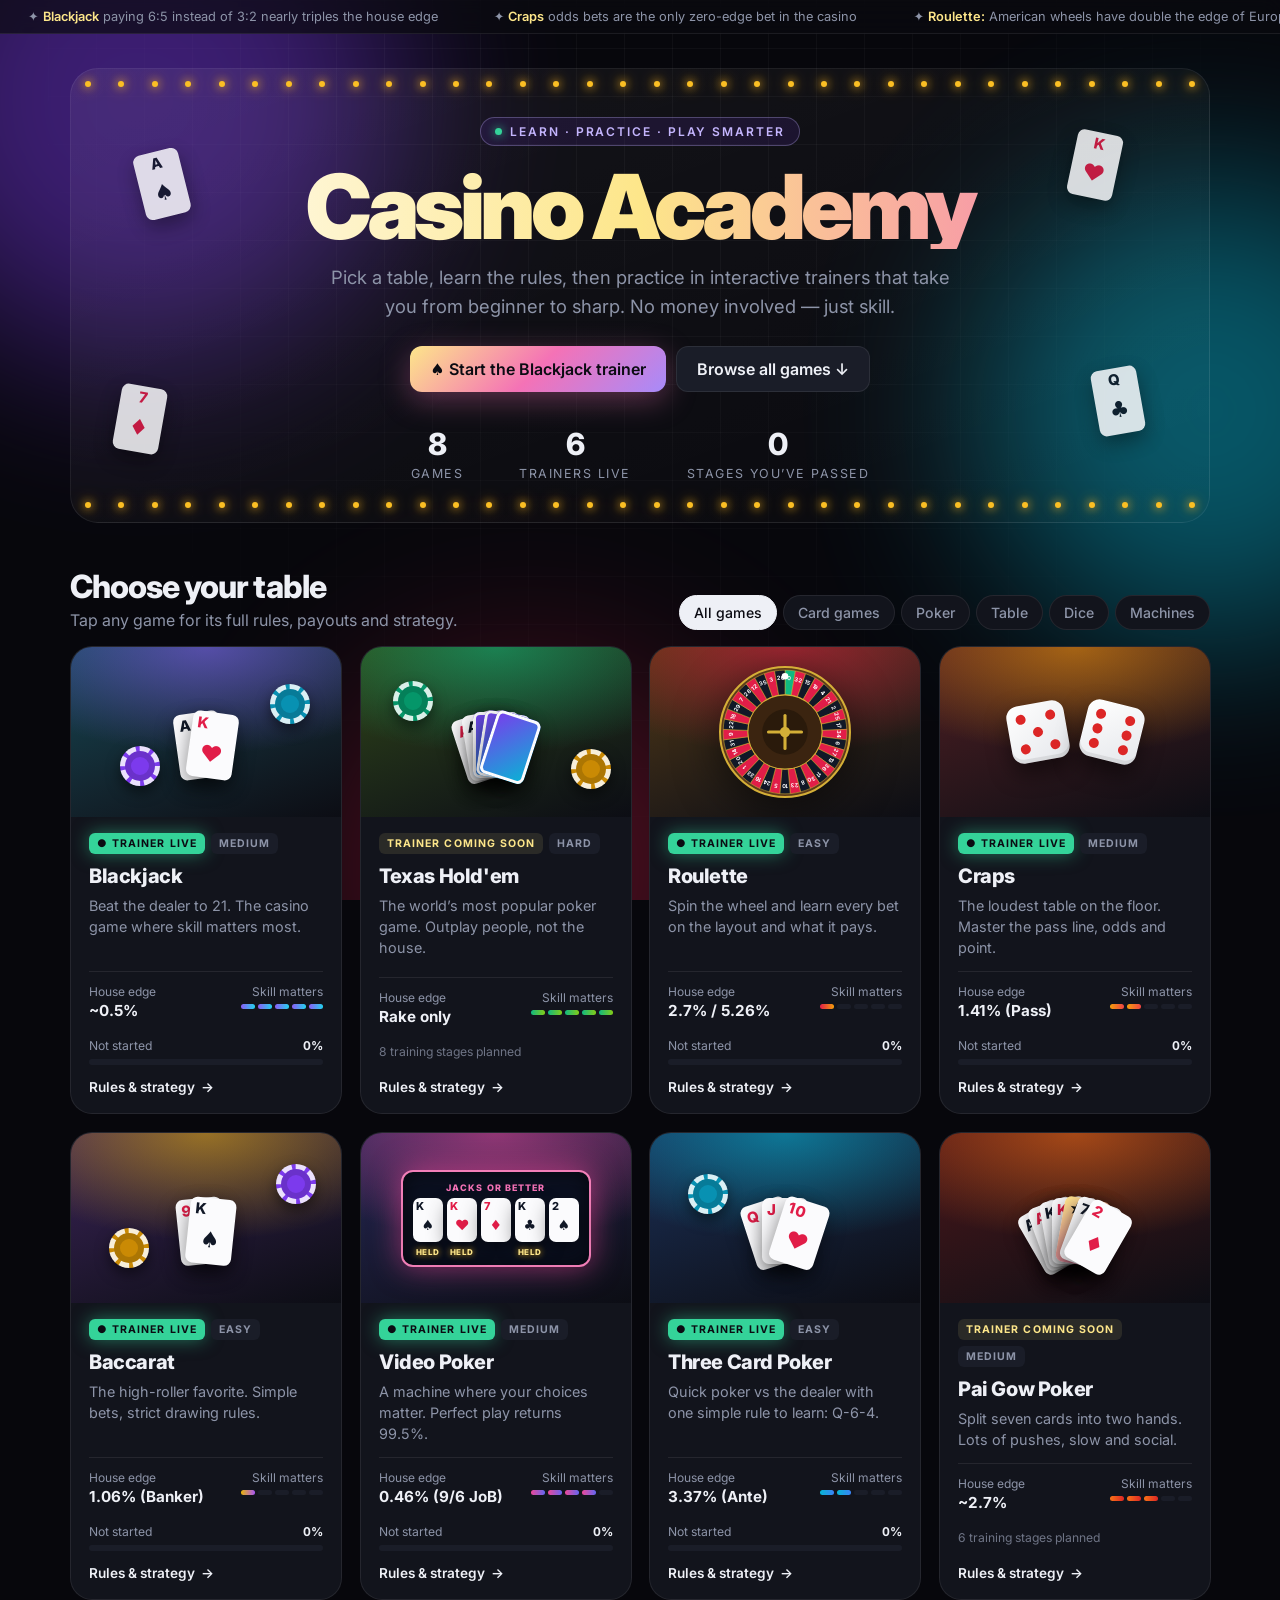
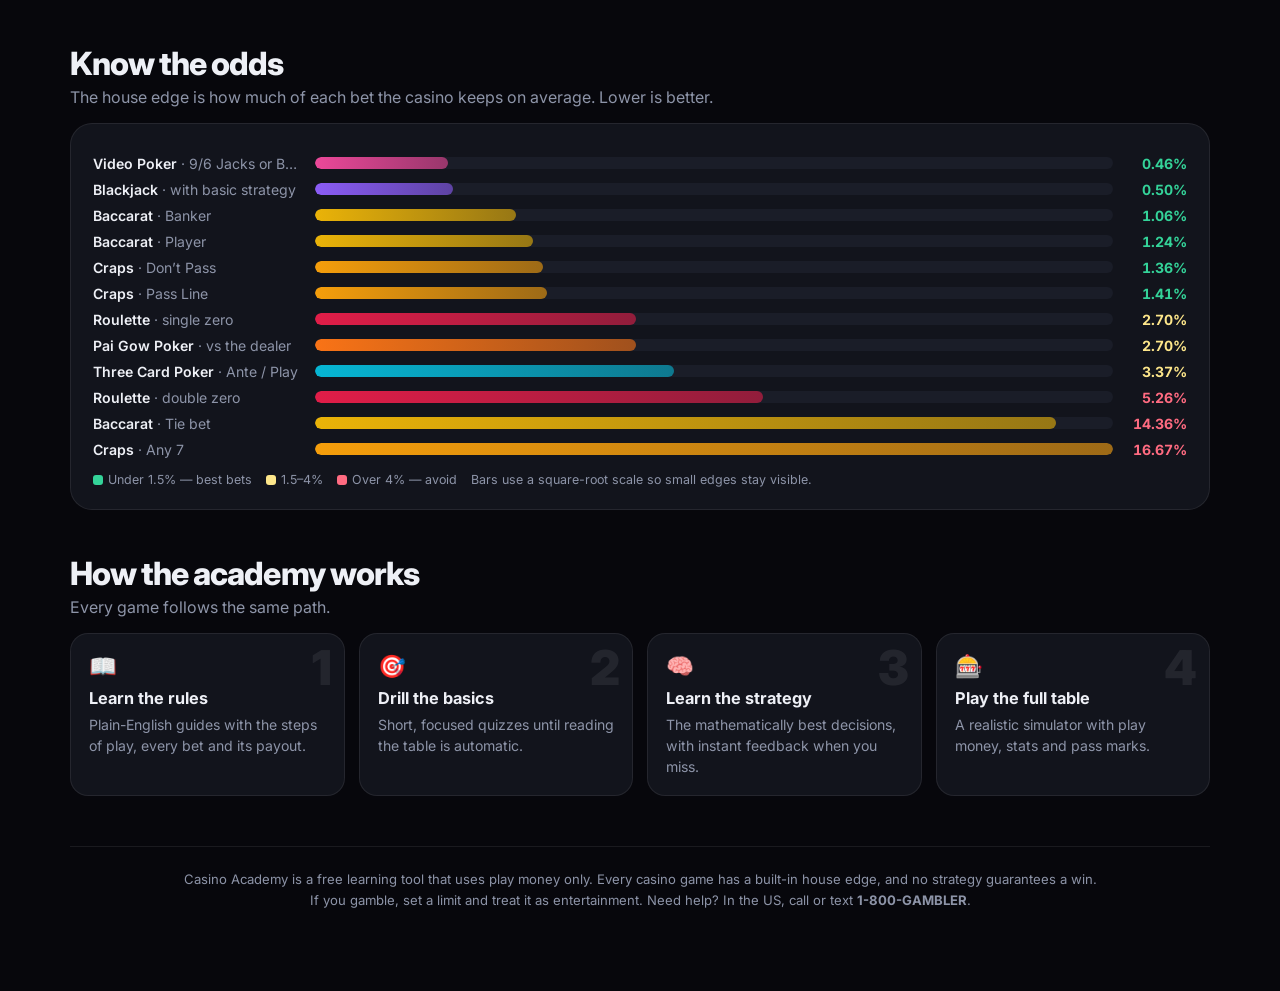
==== commit f266d57a: "Add Craps trainer - 7 stages: dice math, come-out roll, making the point, Don't Pass   and Come, odd" ====
--- a/index.html
+++ b/index.html
@@ -5,7 +5,7 @@
 <meta name="viewport" content="width=device-width,initial-scale=1">
 <title>Casino Academy — Learn Casino Games & Practice Strategy</title>
 <!-- share / SEO metadata -->
-<meta name="description" content="Learn casino games the right way: rules, odds and strategy for 8 games, plus interactive trainers for Blackjack card counting, Roulette, Baccarat, Video Poker and Three Card Poker. Play money only.">
+<meta name="description" content="Learn casino games the right way: rules, odds and strategy for 8 games, plus interactive trainers for Blackjack card counting, Craps, Roulette, Baccarat, Video Poker and Three Card Poker. Play money only.">
 <meta name="theme-color" content="#07070c">
 <link rel="canonical" href="https://casino.andrewyoung.space/">
 <link rel="icon" href="img/hub/favicon.svg" type="image/svg+xml">
@@ -13,7 +13,7 @@
 <meta property="og:type" content="website">
 <meta property="og:site_name" content="Casino Academy">
 <meta property="og:title" content="Casino Academy — Learn Casino Games & Practice Strategy">
-<meta property="og:description" content="Learn casino games the right way: rules, odds and strategy for 8 games, plus interactive trainers for Blackjack card counting, Roulette, Baccarat, Video Poker and Three Card Poker. Play money only.">
+<meta property="og:description" content="Learn casino games the right way: rules, odds and strategy for 8 games, plus interactive trainers for Blackjack card counting, Craps, Roulette, Baccarat, Video Poker and Three Card Poker. Play money only.">
 <meta property="og:url" content="https://casino.andrewyoung.space/">
 <meta property="og:image" content="https://casino.andrewyoung.space/img/hub/og-image.png">
 <meta property="og:image:width" content="1200">
@@ -22,10 +22,10 @@
 <meta property="og:locale" content="en_US">
 <meta name="twitter:card" content="summary_large_image">
 <meta name="twitter:title" content="Casino Academy — Learn Casino Games & Practice Strategy">
-<meta name="twitter:description" content="Learn casino games the right way: rules, odds and strategy for 8 games, plus interactive trainers for Blackjack card counting, Roulette, Baccarat, Video Poker and Three Card Poker. Play money only.">
+<meta name="twitter:description" content="Learn casino games the right way: rules, odds and strategy for 8 games, plus interactive trainers for Blackjack card counting, Craps, Roulette, Baccarat, Video Poker and Three Card Poker. Play money only.">
 <meta name="twitter:image" content="https://casino.andrewyoung.space/img/hub/og-image.png">
 <meta name="twitter:image:alt" content="Casino Academy — Learn Casino Games & Practice Strategy">
-<script type="application/ld+json">{"@context": "https://schema.org", "@type": "WebSite", "name": "Casino Academy", "url": "https://casino.andrewyoung.space/", "description": "Learn casino games the right way: rules, odds and strategy for 8 games, plus interactive trainers for Blackjack card counting, Roulette, Baccarat, Video Poker and Three Card Poker. Play money only."}</script>
+<script type="application/ld+json">{"@context": "https://schema.org", "@type": "WebSite", "name": "Casino Academy", "url": "https://casino.andrewyoung.space/", "description": "Learn casino games the right way: rules, odds and strategy for 8 games, plus interactive trainers for Blackjack card counting, Craps, Roulette, Baccarat, Video Poker and Three Card Poker. Play money only."}</script>
 <!-- /metadata -->
 <link rel="preconnect" href="https://fonts.googleapis.com"><link rel="preconnect" href="https://fonts.gstatic.com" crossorigin>
 <link href="https://fonts.googleapis.com/css2?family=Inter:wght@400;500;600;700;800;900&display=swap" rel="stylesheet">
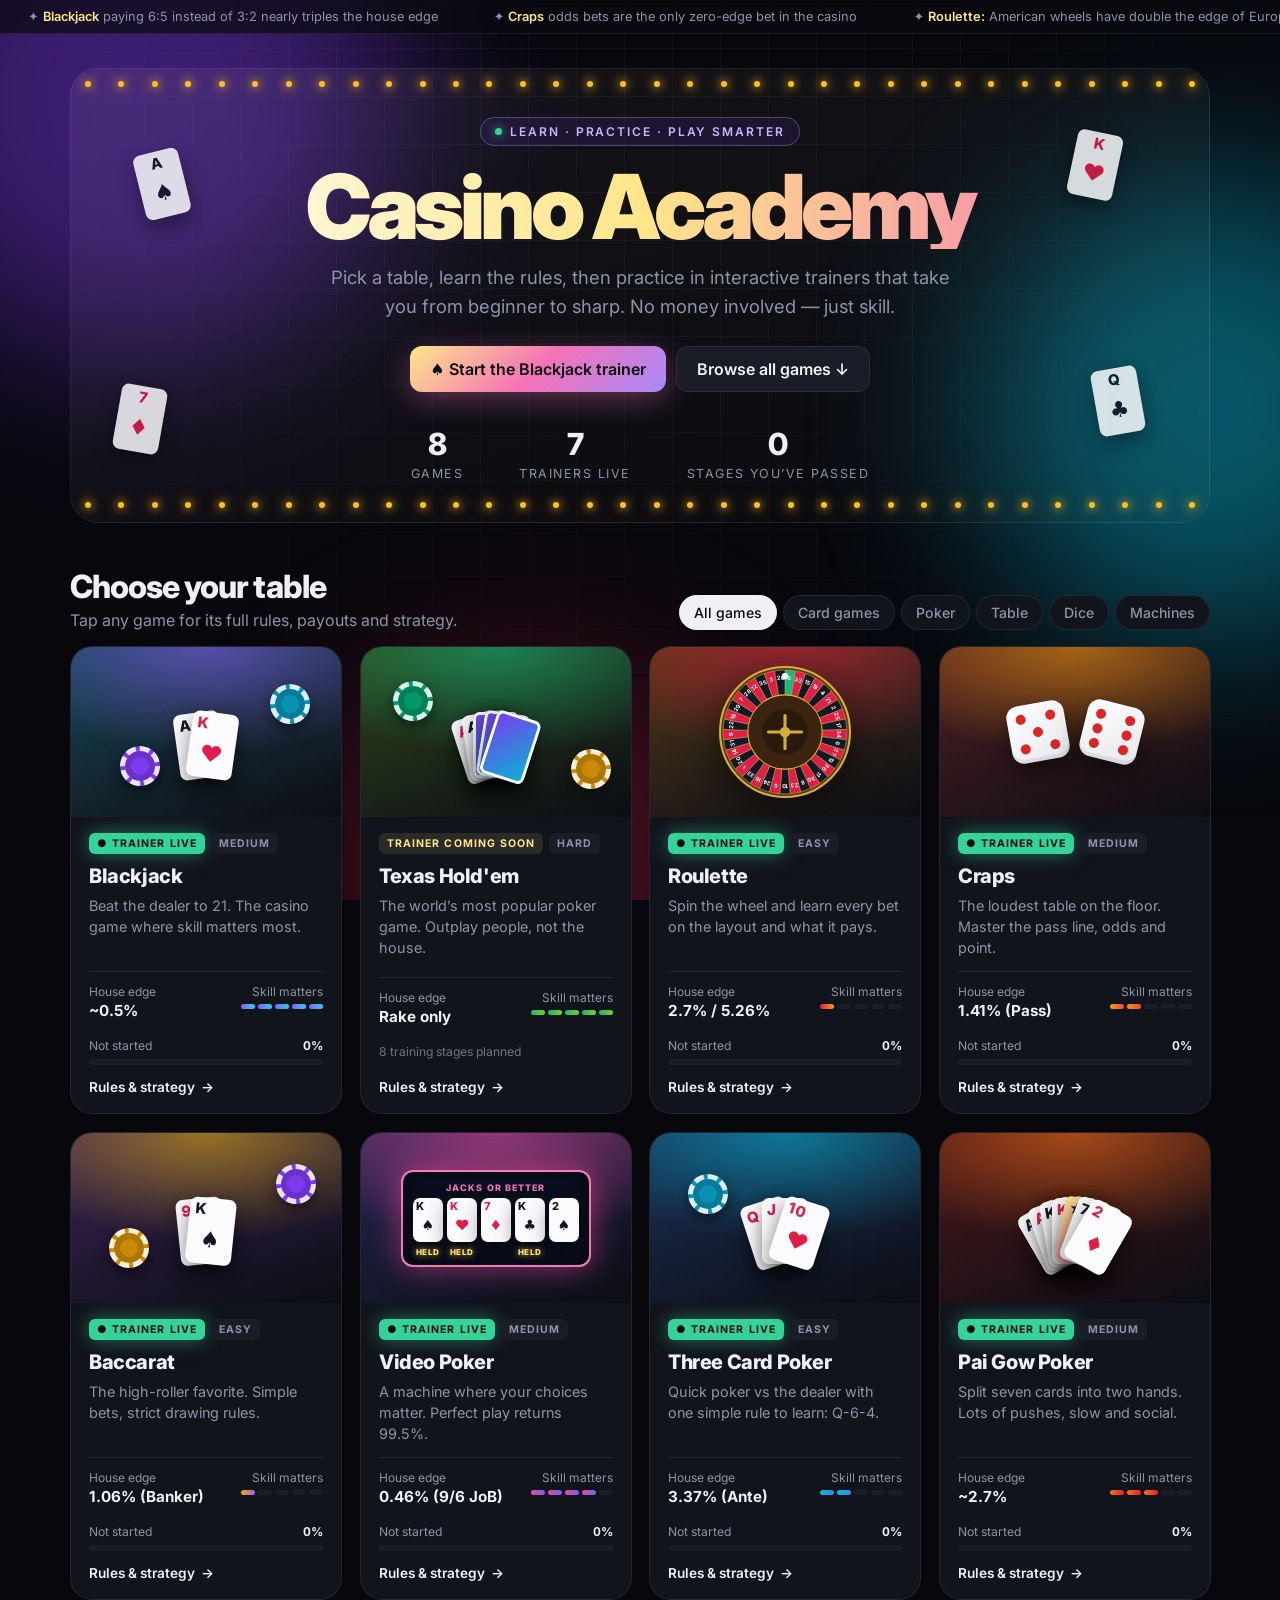
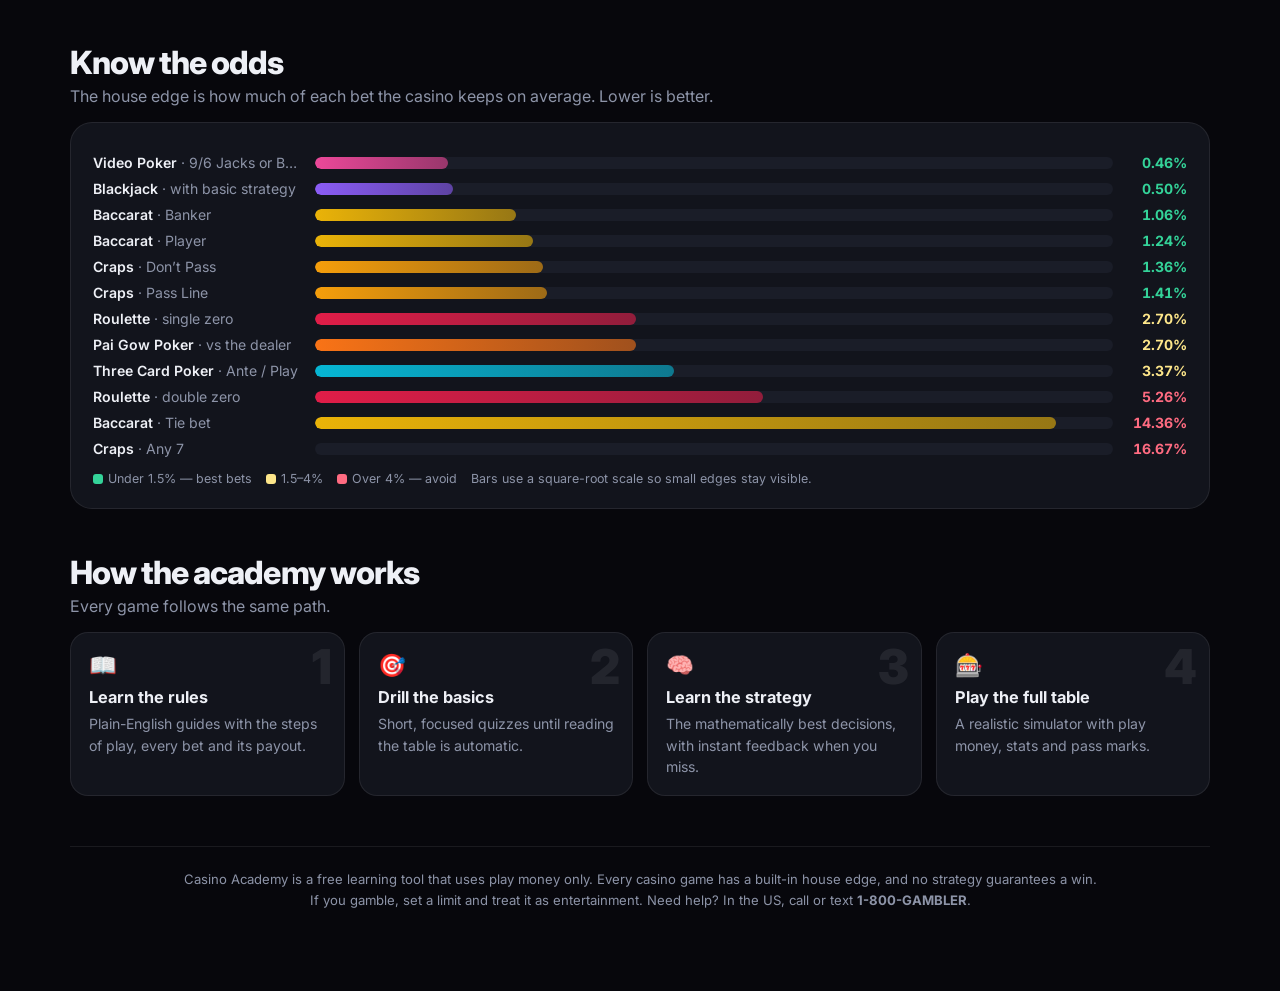
==== commit c2abc60a: "Add Pai Gow Poker trainer - 6 stages: hands and the Joker, setting and fouls, win/push/lose   vs the" ====
--- a/index.html
+++ b/index.html
@@ -5,7 +5,7 @@
 <meta name="viewport" content="width=device-width,initial-scale=1">
 <title>Casino Academy — Learn Casino Games & Practice Strategy</title>
 <!-- share / SEO metadata -->
-<meta name="description" content="Learn casino games the right way: rules, odds and strategy for 8 games, plus interactive trainers for Blackjack card counting, Craps, Roulette, Baccarat, Video Poker and Three Card Poker. Play money only.">
+<meta name="description" content="Learn casino games the right way: rules, odds and strategy for 8 games, plus interactive trainers for Blackjack card counting, Craps, Roulette, Baccarat, Pai Gow, Video Poker and Three Card Poker. Play money only.">
 <meta name="theme-color" content="#07070c">
 <link rel="canonical" href="https://casino.andrewyoung.space/">
 <link rel="icon" href="img/hub/favicon.svg" type="image/svg+xml">
@@ -13,7 +13,7 @@
 <meta property="og:type" content="website">
 <meta property="og:site_name" content="Casino Academy">
 <meta property="og:title" content="Casino Academy — Learn Casino Games & Practice Strategy">
-<meta property="og:description" content="Learn casino games the right way: rules, odds and strategy for 8 games, plus interactive trainers for Blackjack card counting, Craps, Roulette, Baccarat, Video Poker and Three Card Poker. Play money only.">
+<meta property="og:description" content="Learn casino games the right way: rules, odds and strategy for 8 games, plus interactive trainers for Blackjack card counting, Craps, Roulette, Baccarat, Pai Gow, Video Poker and Three Card Poker. Play money only.">
 <meta property="og:url" content="https://casino.andrewyoung.space/">
 <meta property="og:image" content="https://casino.andrewyoung.space/img/hub/og-image.png">
 <meta property="og:image:width" content="1200">
@@ -22,10 +22,10 @@
 <meta property="og:locale" content="en_US">
 <meta name="twitter:card" content="summary_large_image">
 <meta name="twitter:title" content="Casino Academy — Learn Casino Games & Practice Strategy">
-<meta name="twitter:description" content="Learn casino games the right way: rules, odds and strategy for 8 games, plus interactive trainers for Blackjack card counting, Craps, Roulette, Baccarat, Video Poker and Three Card Poker. Play money only.">
+<meta name="twitter:description" content="Learn casino games the right way: rules, odds and strategy for 8 games, plus interactive trainers for Blackjack card counting, Craps, Roulette, Baccarat, Pai Gow, Video Poker and Three Card Poker. Play money only.">
 <meta name="twitter:image" content="https://casino.andrewyoung.space/img/hub/og-image.png">
 <meta name="twitter:image:alt" content="Casino Academy — Learn Casino Games & Practice Strategy">
-<script type="application/ld+json">{"@context": "https://schema.org", "@type": "WebSite", "name": "Casino Academy", "url": "https://casino.andrewyoung.space/", "description": "Learn casino games the right way: rules, odds and strategy for 8 games, plus interactive trainers for Blackjack card counting, Craps, Roulette, Baccarat, Video Poker and Three Card Poker. Play money only."}</script>
+<script type="application/ld+json">{"@context": "https://schema.org", "@type": "WebSite", "name": "Casino Academy", "url": "https://casino.andrewyoung.space/", "description": "Learn casino games the right way: rules, odds and strategy for 8 games, plus interactive trainers for Blackjack card counting, Craps, Roulette, Baccarat, Pai Gow, Video Poker and Three Card Poker. Play money only."}</script>
 <!-- /metadata -->
 <link rel="preconnect" href="https://fonts.googleapis.com"><link rel="preconnect" href="https://fonts.gstatic.com" crossorigin>
 <link href="https://fonts.googleapis.com/css2?family=Inter:wght@400;500;600;700;800;900&display=swap" rel="stylesheet">
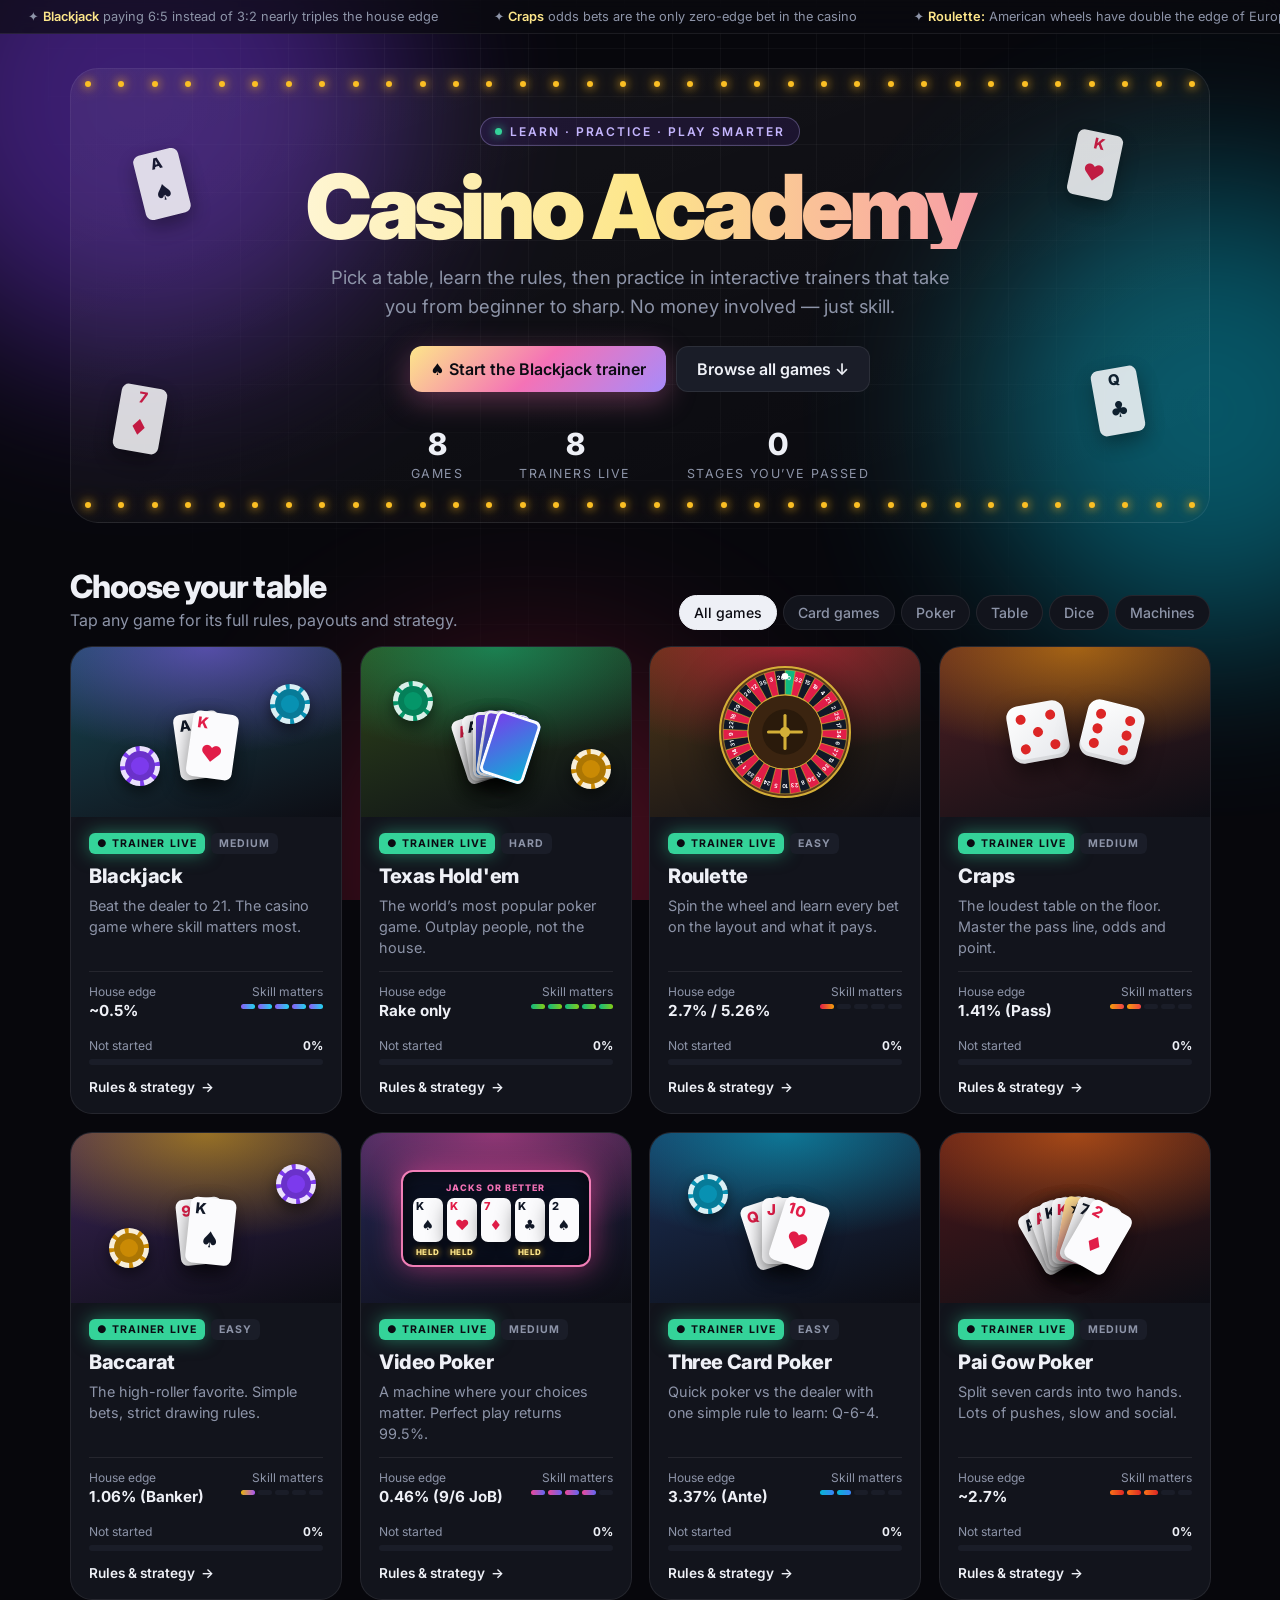
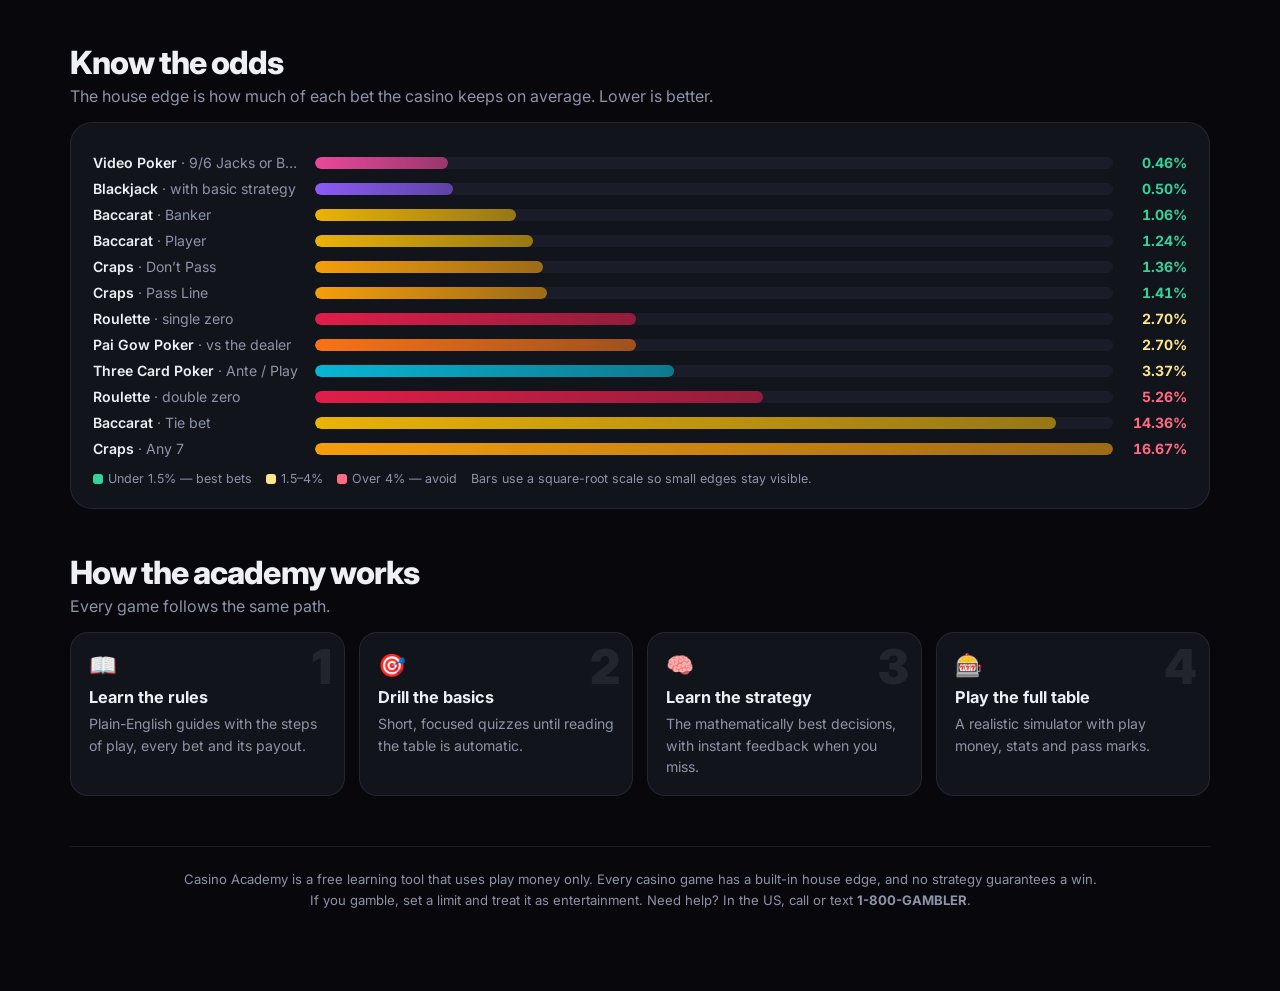
==== commit 9772fea0: "Add Texas Hold'em trainer (all 8 games now live) - 8 stages: hand rankings, best five of seven, show" ====
--- a/index.html
+++ b/index.html
@@ -5,7 +5,7 @@
 <meta name="viewport" content="width=device-width,initial-scale=1">
 <title>Casino Academy — Learn Casino Games & Practice Strategy</title>
 <!-- share / SEO metadata -->
-<meta name="description" content="Learn casino games the right way: rules, odds and strategy for 8 games, plus interactive trainers for Blackjack card counting, Craps, Roulette, Baccarat, Pai Gow, Video Poker and Three Card Poker. Play money only.">
+<meta name="description" content="Learn casino games the right way: rules, odds and strategy for 8 games, plus interactive trainers for all 8 games: Blackjack card counting, Texas Hold’em, Craps, Roulette, Baccarat, Pai Gow, Video Poker and Three Card Poker. Play money only.">
 <meta name="theme-color" content="#07070c">
 <link rel="canonical" href="https://casino.andrewyoung.space/">
 <link rel="icon" href="img/hub/favicon.svg" type="image/svg+xml">
@@ -13,7 +13,7 @@
 <meta property="og:type" content="website">
 <meta property="og:site_name" content="Casino Academy">
 <meta property="og:title" content="Casino Academy — Learn Casino Games & Practice Strategy">
-<meta property="og:description" content="Learn casino games the right way: rules, odds and strategy for 8 games, plus interactive trainers for Blackjack card counting, Craps, Roulette, Baccarat, Pai Gow, Video Poker and Three Card Poker. Play money only.">
+<meta property="og:description" content="Learn casino games the right way: rules, odds and strategy for 8 games, plus interactive trainers for all 8 games: Blackjack card counting, Texas Hold’em, Craps, Roulette, Baccarat, Pai Gow, Video Poker and Three Card Poker. Play money only.">
 <meta property="og:url" content="https://casino.andrewyoung.space/">
 <meta property="og:image" content="https://casino.andrewyoung.space/img/hub/og-image.png">
 <meta property="og:image:width" content="1200">
@@ -22,10 +22,10 @@
 <meta property="og:locale" content="en_US">
 <meta name="twitter:card" content="summary_large_image">
 <meta name="twitter:title" content="Casino Academy — Learn Casino Games & Practice Strategy">
-<meta name="twitter:description" content="Learn casino games the right way: rules, odds and strategy for 8 games, plus interactive trainers for Blackjack card counting, Craps, Roulette, Baccarat, Pai Gow, Video Poker and Three Card Poker. Play money only.">
+<meta name="twitter:description" content="Learn casino games the right way: rules, odds and strategy for 8 games, plus interactive trainers for all 8 games: Blackjack card counting, Texas Hold’em, Craps, Roulette, Baccarat, Pai Gow, Video Poker and Three Card Poker. Play money only.">
 <meta name="twitter:image" content="https://casino.andrewyoung.space/img/hub/og-image.png">
 <meta name="twitter:image:alt" content="Casino Academy — Learn Casino Games & Practice Strategy">
-<script type="application/ld+json">{"@context": "https://schema.org", "@type": "WebSite", "name": "Casino Academy", "url": "https://casino.andrewyoung.space/", "description": "Learn casino games the right way: rules, odds and strategy for 8 games, plus interactive trainers for Blackjack card counting, Craps, Roulette, Baccarat, Pai Gow, Video Poker and Three Card Poker. Play money only."}</script>
+<script type="application/ld+json">{"@context": "https://schema.org", "@type": "WebSite", "name": "Casino Academy", "url": "https://casino.andrewyoung.space/", "description": "Learn casino games the right way: rules, odds and strategy for 8 games, plus interactive trainers for all 8 games: Blackjack card counting, Texas Hold’em, Craps, Roulette, Baccarat, Pai Gow, Video Poker and Three Card Poker. Play money only."}</script>
 <!-- /metadata -->
 <link rel="preconnect" href="https://fonts.googleapis.com"><link rel="preconnect" href="https://fonts.gstatic.com" crossorigin>
 <link href="https://fonts.googleapis.com/css2?family=Inter:wght@400;500;600;700;800;900&display=swap" rel="stylesheet">
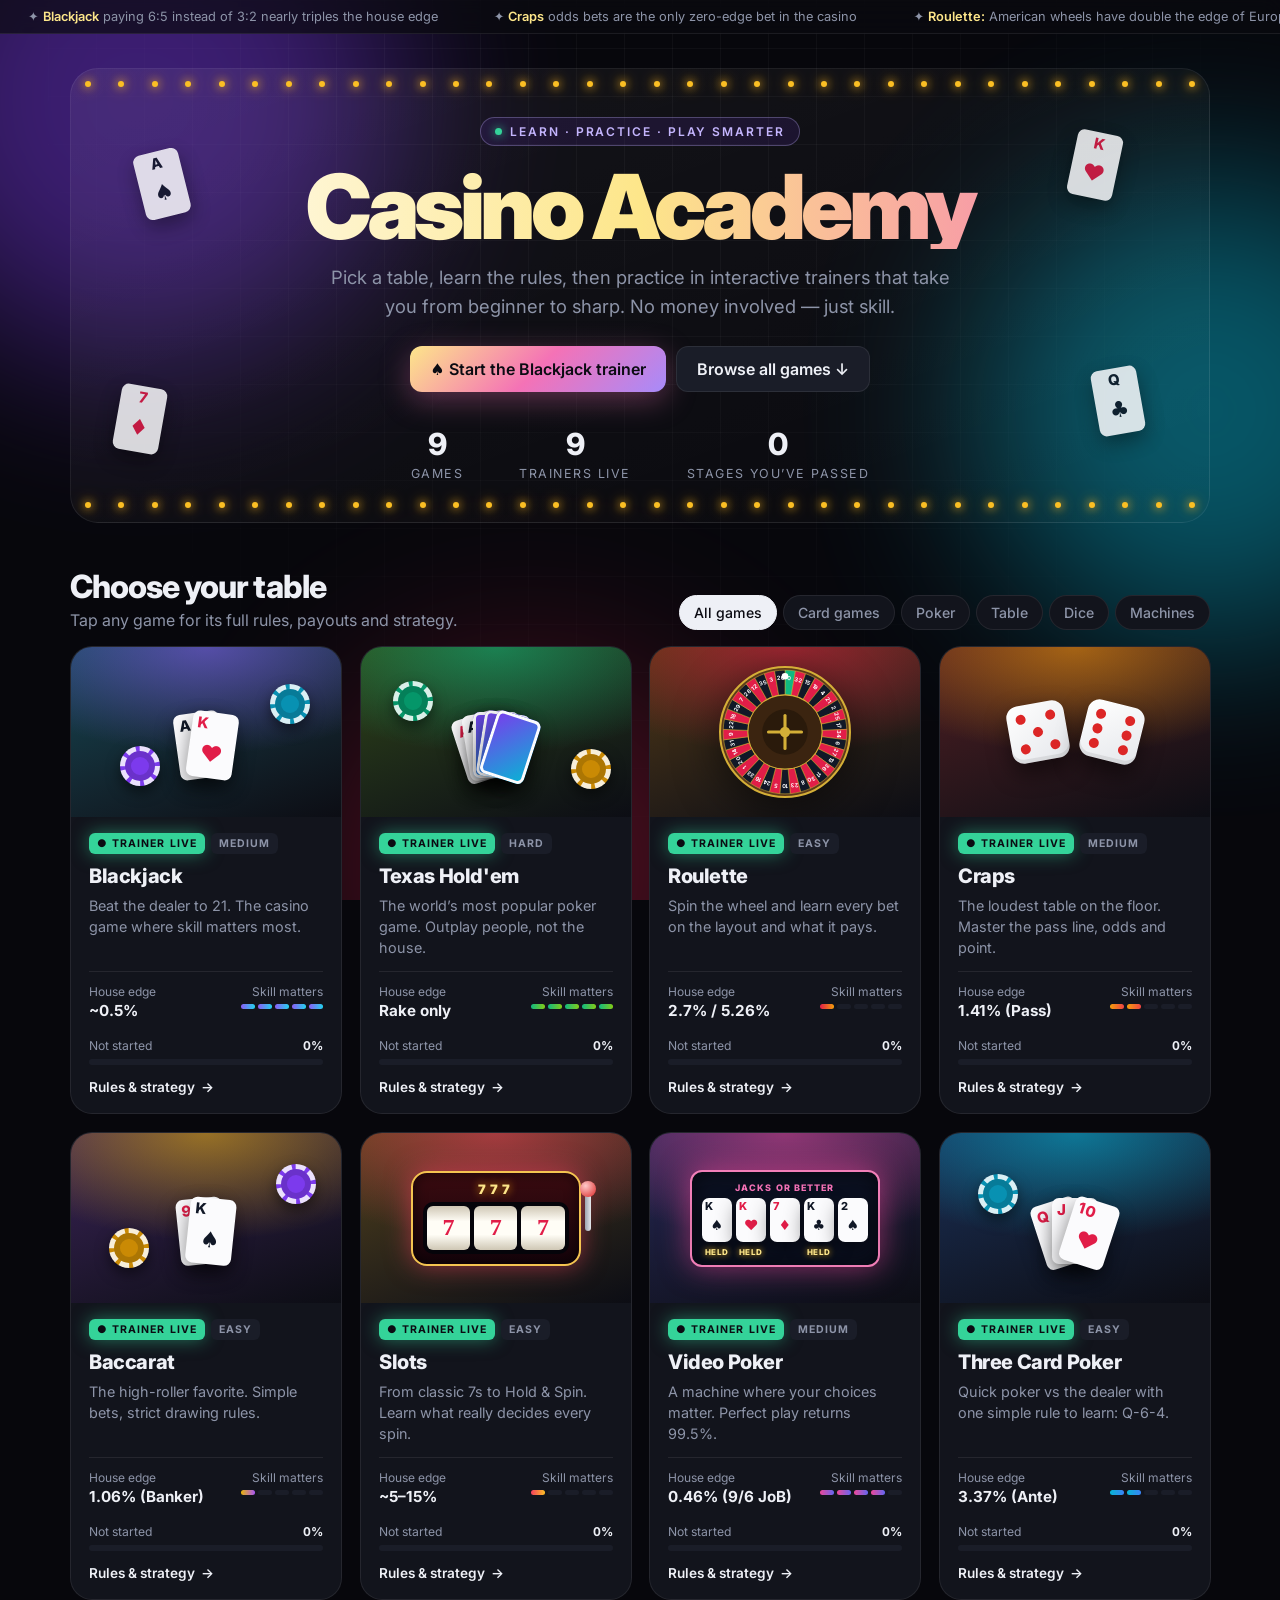
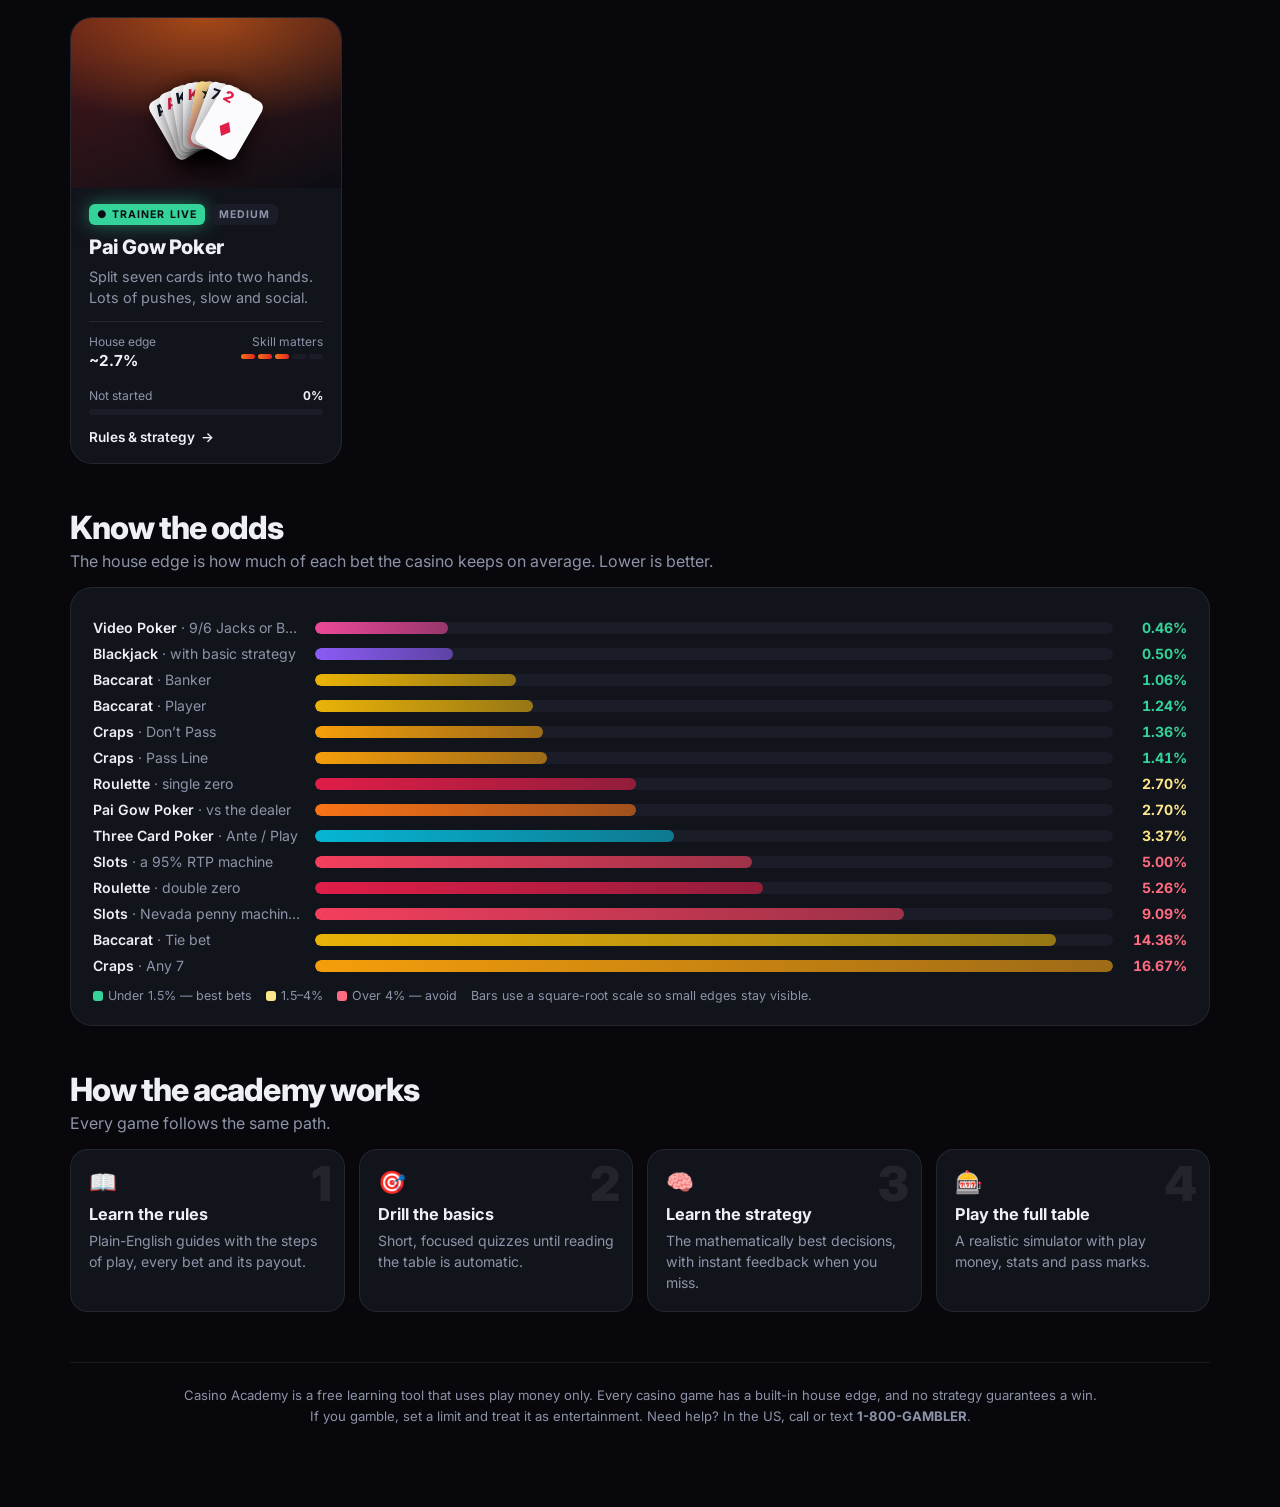
==== commit b288a56b: "Add Slots academy: 10 stages and 4 play-money machines Lessons and drills on RNG and virtual reels, " ====
--- a/index.html
+++ b/index.html
@@ -5,7 +5,7 @@
 <meta name="viewport" content="width=device-width,initial-scale=1">
 <title>Casino Academy — Learn Casino Games & Practice Strategy</title>
 <!-- share / SEO metadata -->
-<meta name="description" content="Learn casino games the right way: rules, odds and strategy for 8 games, plus interactive trainers for all 8 games: Blackjack card counting, Texas Hold’em, Craps, Roulette, Baccarat, Pai Gow, Video Poker and Three Card Poker. Play money only.">
+<meta name="description" content="Learn casino games the right way: rules, odds and strategy for 9 games, plus interactive trainers for all 9: Blackjack card counting, Texas Hold’em, Craps, Roulette, Baccarat, Pai Gow, Video Poker, Three Card Poker and Slots. Play money only.">
 <meta name="theme-color" content="#07070c">
 <link rel="canonical" href="https://casino.andrewyoung.space/">
 <link rel="icon" href="img/hub/favicon.svg" type="image/svg+xml">
@@ -13,7 +13,7 @@
 <meta property="og:type" content="website">
 <meta property="og:site_name" content="Casino Academy">
 <meta property="og:title" content="Casino Academy — Learn Casino Games & Practice Strategy">
-<meta property="og:description" content="Learn casino games the right way: rules, odds and strategy for 8 games, plus interactive trainers for all 8 games: Blackjack card counting, Texas Hold’em, Craps, Roulette, Baccarat, Pai Gow, Video Poker and Three Card Poker. Play money only.">
+<meta property="og:description" content="Learn casino games the right way: rules, odds and strategy for 9 games, plus interactive trainers for all 9: Blackjack card counting, Texas Hold’em, Craps, Roulette, Baccarat, Pai Gow, Video Poker, Three Card Poker and Slots. Play money only.">
 <meta property="og:url" content="https://casino.andrewyoung.space/">
 <meta property="og:image" content="https://casino.andrewyoung.space/img/hub/og-image.png">
 <meta property="og:image:width" content="1200">
@@ -22,10 +22,10 @@
 <meta property="og:locale" content="en_US">
 <meta name="twitter:card" content="summary_large_image">
 <meta name="twitter:title" content="Casino Academy — Learn Casino Games & Practice Strategy">
-<meta name="twitter:description" content="Learn casino games the right way: rules, odds and strategy for 8 games, plus interactive trainers for all 8 games: Blackjack card counting, Texas Hold’em, Craps, Roulette, Baccarat, Pai Gow, Video Poker and Three Card Poker. Play money only.">
+<meta name="twitter:description" content="Learn casino games the right way: rules, odds and strategy for 9 games, plus interactive trainers for all 9: Blackjack card counting, Texas Hold’em, Craps, Roulette, Baccarat, Pai Gow, Video Poker, Three Card Poker and Slots. Play money only.">
 <meta name="twitter:image" content="https://casino.andrewyoung.space/img/hub/og-image.png">
 <meta name="twitter:image:alt" content="Casino Academy — Learn Casino Games & Practice Strategy">
-<script type="application/ld+json">{"@context": "https://schema.org", "@type": "WebSite", "name": "Casino Academy", "url": "https://casino.andrewyoung.space/", "description": "Learn casino games the right way: rules, odds and strategy for 8 games, plus interactive trainers for all 8 games: Blackjack card counting, Texas Hold’em, Craps, Roulette, Baccarat, Pai Gow, Video Poker and Three Card Poker. Play money only."}</script>
+<script type="application/ld+json">{"@context": "https://schema.org", "@type": "WebSite", "name": "Casino Academy", "url": "https://casino.andrewyoung.space/", "description": "Learn casino games the right way: rules, odds and strategy for 9 games, plus interactive trainers for all 9: Blackjack card counting, Texas Hold’em, Craps, Roulette, Baccarat, Pai Gow, Video Poker, Three Card Poker and Slots. Play money only."}</script>
 <!-- /metadata -->
 <link rel="preconnect" href="https://fonts.googleapis.com"><link rel="preconnect" href="https://fonts.gstatic.com" crossorigin>
 <link href="https://fonts.googleapis.com/css2?family=Inter:wght@400;500;600;700;800;900&display=swap" rel="stylesheet">
--- a/css/main.css
+++ b/css/main.css
@@ -168,3 +168,17 @@
 .pfoot{padding:14px 24px;border-top:1px solid var(--line);display:flex;justify-content:space-between;align-items:center;gap:10px;flex-wrap:wrap;background:#0c0e14}
 .pfoot small{color:var(--muted)}
 @media (prefers-reduced-motion:reduce){*,*::before,*::after{animation:none!important;transition:none!important}}
+
+/* slots tile */
+.slotico{position:relative;width:170px;padding:8px 10px 10px;border-radius:16px;background:linear-gradient(180deg,#3a0b10,#14030a);border:2px solid #f5c451;box-shadow:0 0 26px color-mix(in srgb,var(--c1) 55%,transparent),inset 0 0 14px rgba(0,0,0,.6)}
+.sm-top{text-align:center;font-weight:900;font-size:13px;letter-spacing:.3em;color:#fde68a;text-shadow:0 0 8px #f59e0b;margin-bottom:5px}
+.sm-win{display:flex;gap:4px;padding:4px;border-radius:10px;background:#05040a}
+.sw{flex:1;height:44px;overflow:hidden;border-radius:6px;background:linear-gradient(180deg,#cfc7b5,#fffdf6 35%,#fffdf6 65%,#cfc7b5)}
+.ss{display:flex;flex-direction:column;animation:sreel 3.6s cubic-bezier(.6,0,.4,1) infinite}
+.ss i{height:44px;display:grid;place-items:center;font-style:normal;font-size:24px;font-weight:900;color:#e11d48;font-family:Georgia,serif}
+@keyframes sreel{0%,18%{transform:translateY(0)}50%,68%{transform:translateY(-264px)}100%{transform:translateY(-264px)}}
+.tile:hover .ss{animation-duration:1.1s}
+.sm-lever{position:absolute;right:-12px;top:18px;width:6px;height:40px;border-radius:3px;background:linear-gradient(90deg,#9ca3af,#e5e7eb);transform-origin:bottom}
+.sm-lever::before{content:"";position:absolute;top:-10px;left:-5px;width:16px;height:16px;border-radius:50%;background:radial-gradient(circle at 35% 30%,#fecaca,#dc2626)}
+.tile:hover .sm-lever{animation:lever .6s ease-in-out}
+@keyframes lever{50%{transform:scaleY(-.6)}}
